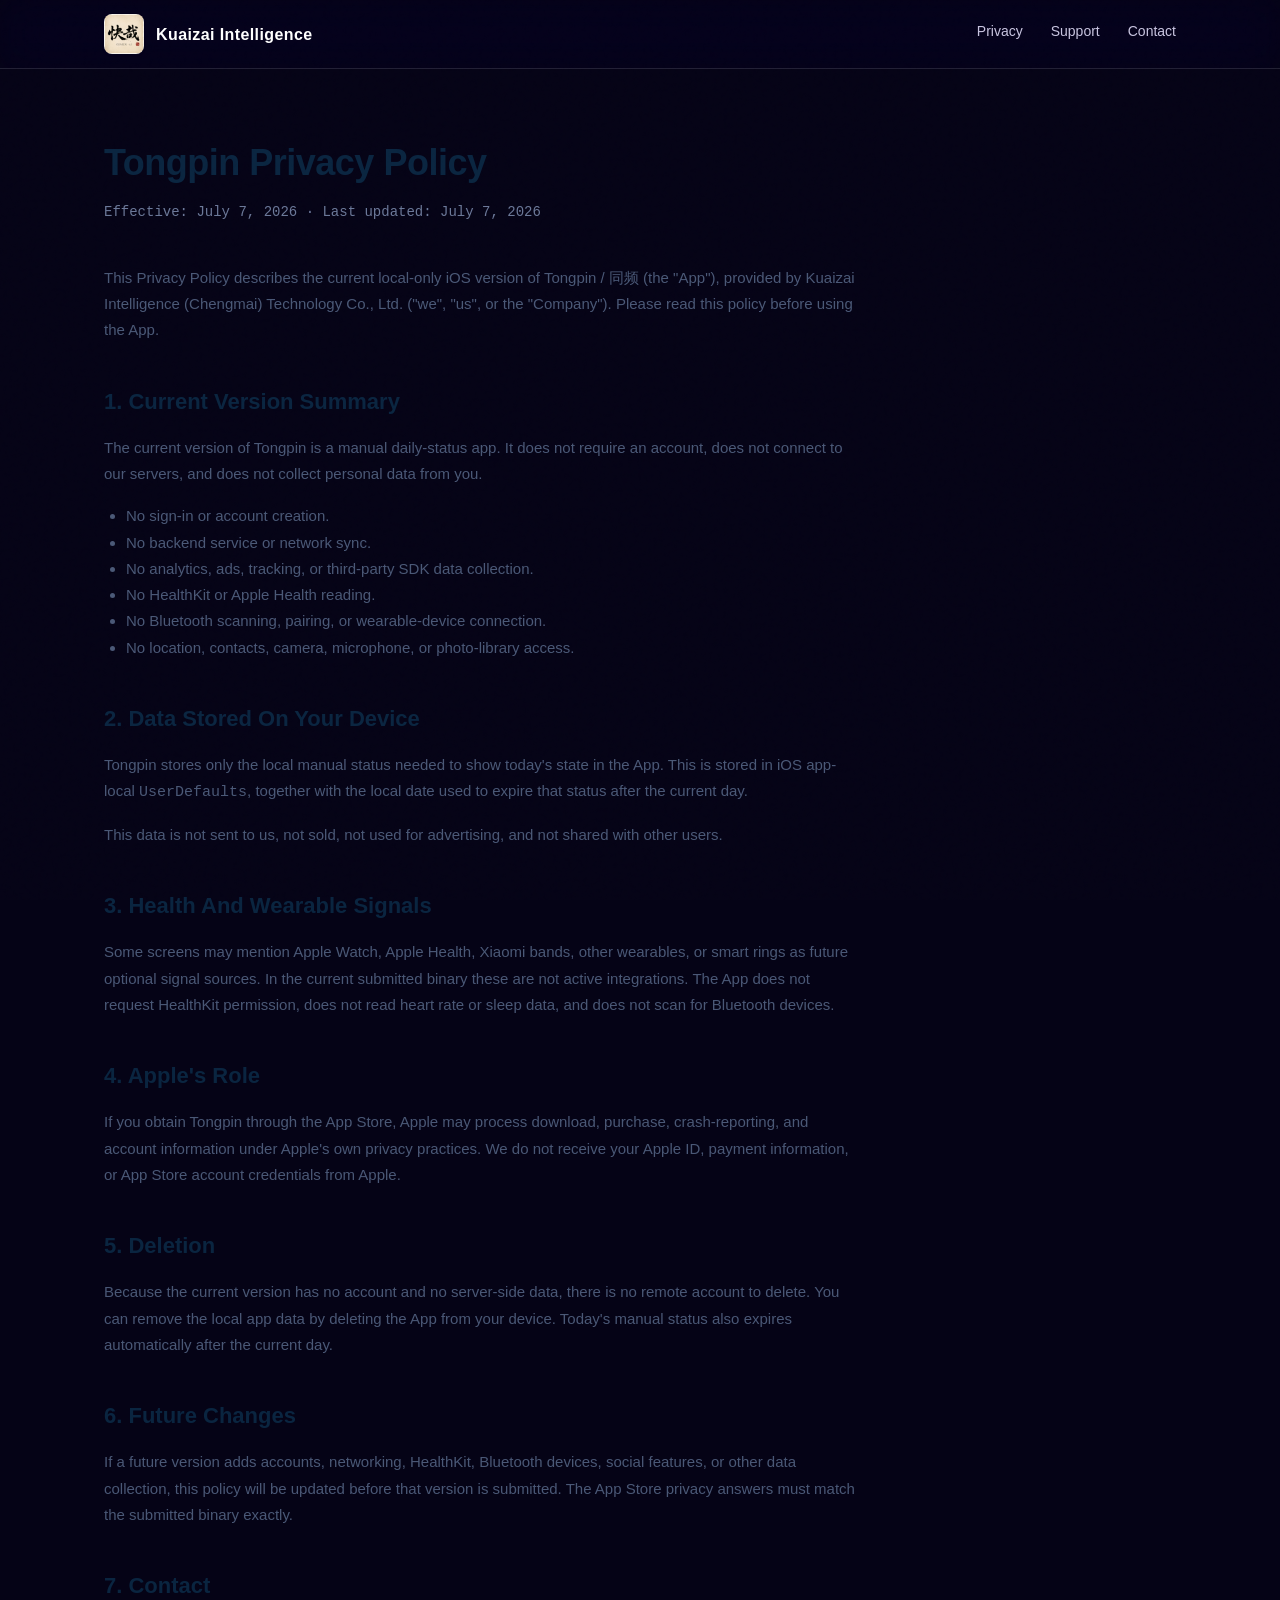
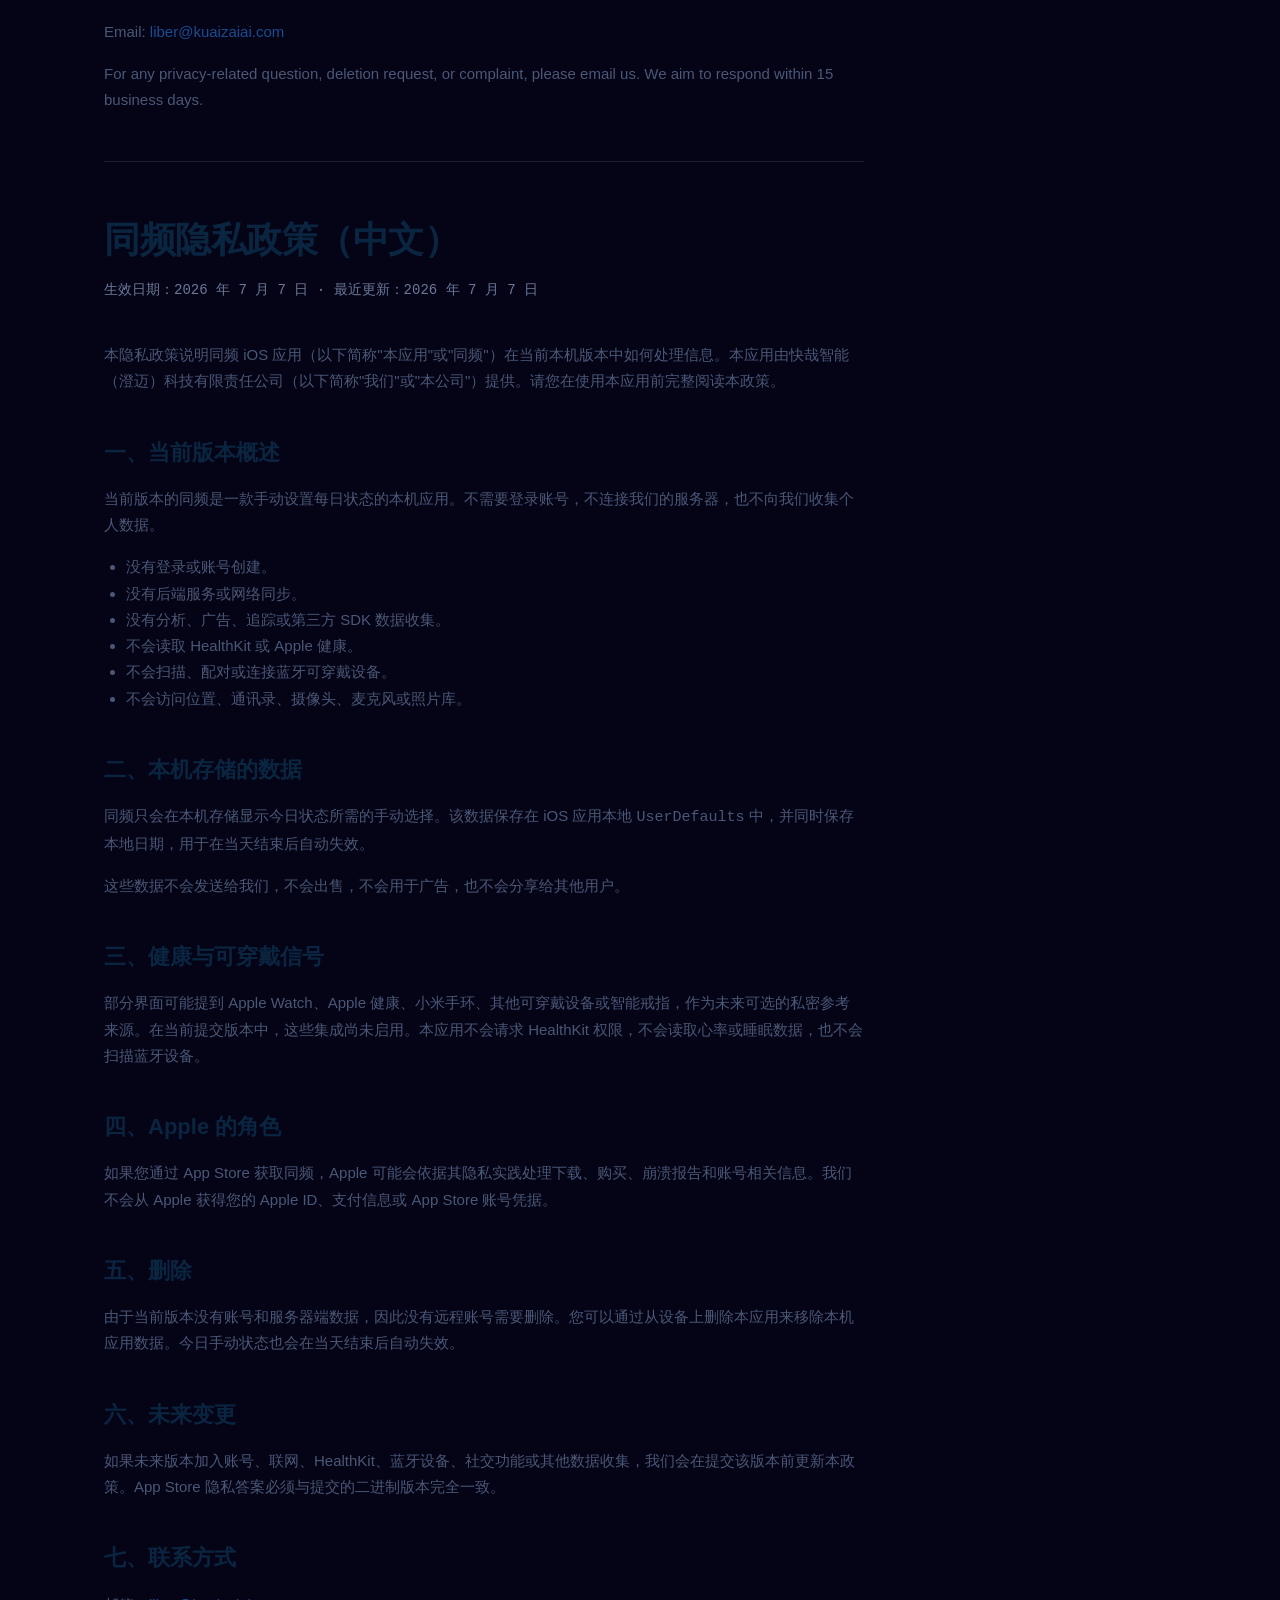
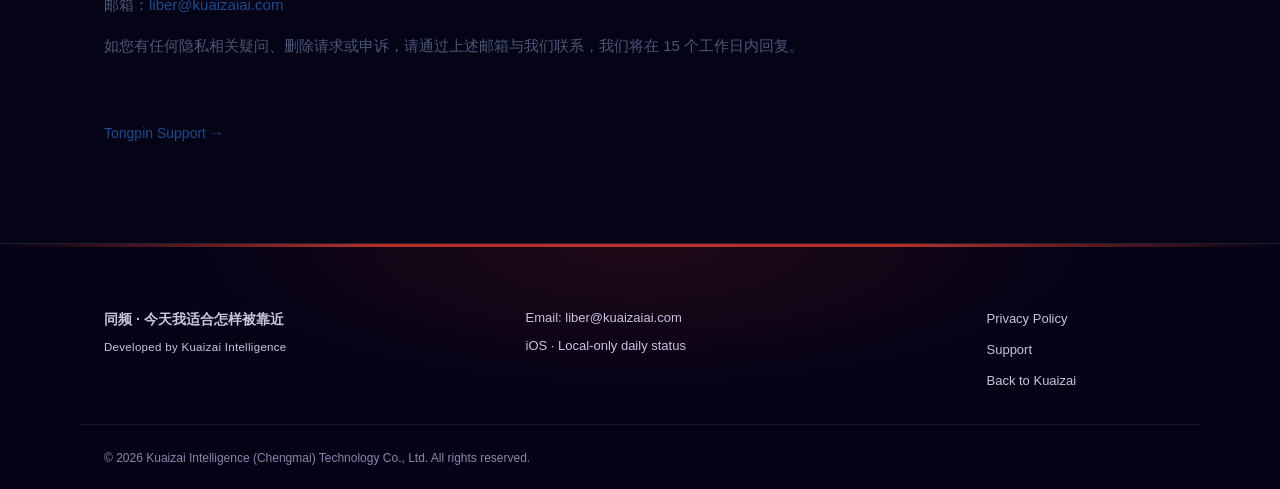
==== tongpin/privacy/index.html @ ba66c14f "Add Tongpin App Store support pages" ====
<!DOCTYPE html>
<html lang="en">
<head>
    <meta charset="UTF-8">
    <meta name="viewport" content="width=device-width, initial-scale=1.0">
    <title>Tongpin Privacy Policy — Kuaizai Intelligence</title>
    <link rel="icon" type="image/png" sizes="32x32" href="/assets/favicon-32.png">
    <link rel="icon" type="image/png" sizes="16x16" href="/assets/favicon-16.png">
    <link rel="apple-touch-icon" sizes="180x180" href="/assets/apple-touch-icon.png">
    <link rel="stylesheet" href="/styles.css">
</head>
<body>
    <header class="site-header">
        <div class="container header-inner">
            <a href="/index.html" class="brand">
                <span class="brand-mark"><img src="/assets/logo-mark.png" alt="" width="36" height="36"></span>
                <span class="brand-name">
                    <span class="brand-cn">快哉智能</span>
                    <span class="brand-en">Kuaizai Intelligence</span>
                </span>
            </a>
            <nav class="site-nav">
                <a href="/tongpin/privacy/">Privacy</a>
                <a href="/tongpin/support/">Support</a>
                <a href="/index.html#contact">Contact</a>
            </nav>
        </div>
    </header>

    <main class="legal-page">
        <div class="container">
            <div class="legal-content">
                <h1>Tongpin Privacy Policy</h1>
                <p class="legal-meta">Effective: July 7, 2026 · Last updated: July 7, 2026</p>

                <p>This Privacy Policy describes the current local-only iOS version of Tongpin / 同频 (the "App"), provided by Kuaizai Intelligence (Chengmai) Technology Co., Ltd. ("we", "us", or the "Company"). Please read this policy before using the App.</p>

                <h2>1. Current Version Summary</h2>
                <p>The current version of Tongpin is a manual daily-status app. It does not require an account, does not connect to our servers, and does not collect personal data from you.</p>
                <ul>
                    <li>No sign-in or account creation.</li>
                    <li>No backend service or network sync.</li>
                    <li>No analytics, ads, tracking, or third-party SDK data collection.</li>
                    <li>No HealthKit or Apple Health reading.</li>
                    <li>No Bluetooth scanning, pairing, or wearable-device connection.</li>
                    <li>No location, contacts, camera, microphone, or photo-library access.</li>
                </ul>

                <h2>2. Data Stored On Your Device</h2>
                <p>Tongpin stores only the local manual status needed to show today's state in the App. This is stored in iOS app-local <code>UserDefaults</code>, together with the local date used to expire that status after the current day.</p>
                <p>This data is not sent to us, not sold, not used for advertising, and not shared with other users.</p>

                <h2>3. Health And Wearable Signals</h2>
                <p>Some screens may mention Apple Watch, Apple Health, Xiaomi bands, other wearables, or smart rings as future optional signal sources. In the current submitted binary these are not active integrations. The App does not request HealthKit permission, does not read heart rate or sleep data, and does not scan for Bluetooth devices.</p>

                <h2>4. Apple's Role</h2>
                <p>If you obtain Tongpin through the App Store, Apple may process download, purchase, crash-reporting, and account information under Apple's own privacy practices. We do not receive your Apple ID, payment information, or App Store account credentials from Apple.</p>

                <h2>5. Deletion</h2>
                <p>Because the current version has no account and no server-side data, there is no remote account to delete. You can remove the local app data by deleting the App from your device. Today's manual status also expires automatically after the current day.</p>

                <h2>6. Future Changes</h2>
                <p>If a future version adds accounts, networking, HealthKit, Bluetooth devices, social features, or other data collection, this policy will be updated before that version is submitted. The App Store privacy answers must match the submitted binary exactly.</p>

                <h2>7. Contact</h2>
                <p>Email: <a href="mailto:liber@kuaizaiai.com">liber@kuaizaiai.com</a></p>
                <p>For any privacy-related question, deletion request, or complaint, please email us. We aim to respond within 15 business days.</p>

                <hr style="margin: 48px 0; border: 0; border-top: 1px solid rgba(255,255,255,0.1);">

                <h1>同频隐私政策（中文）</h1>
                <p class="legal-meta">生效日期：2026 年 7 月 7 日 · 最近更新：2026 年 7 月 7 日</p>

                <p>本隐私政策说明同频 iOS 应用（以下简称"本应用"或"同频"）在当前本机版本中如何处理信息。本应用由快哉智能（澄迈）科技有限责任公司（以下简称"我们"或"本公司"）提供。请您在使用本应用前完整阅读本政策。</p>

                <h2>一、当前版本概述</h2>
                <p>当前版本的同频是一款手动设置每日状态的本机应用。不需要登录账号，不连接我们的服务器，也不向我们收集个人数据。</p>
                <ul>
                    <li>没有登录或账号创建。</li>
                    <li>没有后端服务或网络同步。</li>
                    <li>没有分析、广告、追踪或第三方 SDK 数据收集。</li>
                    <li>不会读取 HealthKit 或 Apple 健康。</li>
                    <li>不会扫描、配对或连接蓝牙可穿戴设备。</li>
                    <li>不会访问位置、通讯录、摄像头、麦克风或照片库。</li>
                </ul>

                <h2>二、本机存储的数据</h2>
                <p>同频只会在本机存储显示今日状态所需的手动选择。该数据保存在 iOS 应用本地 <code>UserDefaults</code> 中，并同时保存本地日期，用于在当天结束后自动失效。</p>
                <p>这些数据不会发送给我们，不会出售，不会用于广告，也不会分享给其他用户。</p>

                <h2>三、健康与可穿戴信号</h2>
                <p>部分界面可能提到 Apple Watch、Apple 健康、小米手环、其他可穿戴设备或智能戒指，作为未来可选的私密参考来源。在当前提交版本中，这些集成尚未启用。本应用不会请求 HealthKit 权限，不会读取心率或睡眠数据，也不会扫描蓝牙设备。</p>

                <h2>四、Apple 的角色</h2>
                <p>如果您通过 App Store 获取同频，Apple 可能会依据其隐私实践处理下载、购买、崩溃报告和账号相关信息。我们不会从 Apple 获得您的 Apple ID、支付信息或 App Store 账号凭据。</p>

                <h2>五、删除</h2>
                <p>由于当前版本没有账号和服务器端数据，因此没有远程账号需要删除。您可以通过从设备上删除本应用来移除本机应用数据。今日手动状态也会在当天结束后自动失效。</p>

                <h2>六、未来变更</h2>
                <p>如果未来版本加入账号、联网、HealthKit、蓝牙设备、社交功能或其他数据收集，我们会在提交该版本前更新本政策。App Store 隐私答案必须与提交的二进制版本完全一致。</p>

                <h2>七、联系方式</h2>
                <p>邮箱：<a href="mailto:liber@kuaizaiai.com">liber@kuaizaiai.com</a></p>
                <p>如您有任何隐私相关疑问、删除请求或申诉，请通过上述邮箱与我们联系，我们将在 15 个工作日内回复。</p>

                <a href="/tongpin/support/" class="back-link">Tongpin Support →</a>
            </div>
        </div>
    </main>

    <footer class="site-footer">
        <div class="container footer-inner">
            <div class="footer-col footer-col-brand">
                <p class="footer-brand-cn">同频 · 今天我适合怎样被靠近</p>
                <p class="footer-brand-en">Developed by Kuaizai Intelligence</p>
            </div>
            <div class="footer-col">
                <p>Email: liber@kuaizaiai.com</p>
                <p>iOS · Local-only daily status</p>
            </div>
            <div class="footer-col footer-col-links">
                <a href="/tongpin/privacy/">Privacy Policy</a>
                <a href="/tongpin/support/">Support</a>
                <a href="/index.html">Back to Kuaizai</a>
            </div>
        </div>
        <div class="container footer-bottom">
            <p>© 2026 Kuaizai Intelligence (Chengmai) Technology Co., Ltd. All rights reserved.</p>
        </div>
    </footer>
</body>
</html>
---- styles.css ----
/* ==========================================================================
   Kuaizai Intelligence - Corporate Site Styles  v2.0
   ========================================================================== */

:root {
    --color-bg: #ffffff;
    --color-bg-soft: #f6f8fb;
    --color-bg-muted: #eef1f6;
    --color-paper: #faf6ed;          /* 米色宣纸基底，呼应 logo */
    --color-paper-deep: #f3ebd8;
    --color-ink: #0a1830;             /* 深墨蓝（深色 section 用） */
    --color-ink-soft: #16243f;
    --color-text: #0f1f3d;
    --color-text-muted: #4a5876;
    --color-text-soft: #6b7898;
    --color-accent: #0a2540;
    --color-accent-hover: #1a3b66;
    --color-border: #e3e8f0;
    --color-border-strong: #d3dbe6;
    --color-link: #1a4d8f;
    --color-seal: #b9302a;            /* 印章红，作强调色 */
    --color-seal-deep: #931f1a;
    --color-seal-soft: rgba(185, 48, 42, 0.08);
    --color-seal-soft-2: rgba(185, 48, 42, 0.16);

    --font-cjk: "PingFang SC", "Hiragino Sans GB", "Microsoft YaHei", "Noto Sans CJK SC", sans-serif;
    --font-en: "Inter", "SF Pro Text", -apple-system, BlinkMacSystemFont, "Segoe UI", Roboto, sans-serif;
    --font-stack: var(--font-en), var(--font-cjk);
    --font-mono: ui-monospace, "SF Mono", "JetBrains Mono", Menlo, Consolas, "Roboto Mono", monospace;

    --radius: 6px;
    --radius-lg: 12px;
    --radius-xl: 18px;
    --shadow-sm: 0 1px 2px rgba(15, 31, 61, 0.04);
    --shadow-md: 0 4px 16px rgba(15, 31, 61, 0.06);
    --shadow-lg: 0 12px 40px rgba(15, 31, 61, 0.08);
    --shadow-xl: 0 24px 60px -16px rgba(15, 31, 61, 0.18);

    --max-w: 1120px;
    --pad-x: 24px;
    --ease-out: cubic-bezier(0.2, 0.8, 0.2, 1);
}

* {
    box-sizing: border-box;
}

html, body {
    margin: 0;
    padding: 0;
    background: var(--color-bg);
    color: var(--color-text);
    font-family: var(--font-stack);
    font-size: 16px;
    line-height: 1.65;
    -webkit-font-smoothing: antialiased;
    -moz-osx-font-smoothing: grayscale;
    text-rendering: optimizeLegibility;
}

html { scroll-behavior: smooth; }

a {
    color: var(--color-link);
    text-decoration: none;
    transition: color 0.15s ease;
}

a:hover {
    color: var(--color-accent-hover);
    text-decoration: underline;
}

.container {
    max-width: var(--max-w);
    margin: 0 auto;
    padding: 0 var(--pad-x);
}

/* Selection color */
::selection { background: var(--color-seal-soft-2); color: var(--color-accent); }

/* ==========================================================================
   Header
   ========================================================================== */
.site-header {
    position: sticky;
    top: 0;
    z-index: 50;
    background: rgba(255, 255, 255, 0.88);
    backdrop-filter: saturate(180%) blur(14px);
    -webkit-backdrop-filter: saturate(180%) blur(14px);
    border-bottom: 1px solid var(--color-border);
    transition: box-shadow 0.2s ease;
}

.site-header.is-scrolled {
    box-shadow: 0 1px 0 rgba(15, 31, 61, 0.04), 0 4px 16px -4px rgba(15, 31, 61, 0.06);
}

.header-inner {
    display: flex;
    align-items: center;
    justify-content: space-between;
    height: 68px;
}

.brand {
    display: flex;
    align-items: center;
    gap: 12px;
    color: var(--color-text);
    text-decoration: none;
}

.brand:hover { text-decoration: none; color: var(--color-text); }

.brand-mark {
    width: 40px;
    height: 40px;
    border-radius: 8px;
    overflow: hidden;
    display: inline-flex;
    align-items: center;
    justify-content: center;
    flex-shrink: 0;
    box-shadow: 0 1px 3px rgba(15, 31, 61, 0.08);
    transition: transform 0.4s var(--ease-out);
}

.brand:hover .brand-mark { transform: rotate(-4deg) scale(1.04); }

.brand-mark img {
    width: 100%;
    height: 100%;
    object-fit: cover;
    display: block;
}

.brand-name {
    display: flex;
    flex-direction: column;
    line-height: 1.1;
}

.brand-cn {
    font-size: 16px;
    font-weight: 600;
    color: var(--color-text);
    letter-spacing: 0.5px;
}

.brand-en {
    font-size: 11.5px;
    color: var(--color-text-soft);
    letter-spacing: 0.4px;
    margin-top: 2px;
}

.site-nav {
    display: flex;
    align-items: center;
    gap: 28px;
}

.site-nav a {
    color: var(--color-text-muted);
    font-size: 14px;
    font-weight: 500;
    text-decoration: none;
    position: relative;
    padding-bottom: 4px;
}

.site-nav a::after {
    content: "";
    position: absolute;
    left: 0;
    bottom: -2px;
    width: 0;
    height: 2px;
    background: var(--color-seal);
    border-radius: 2px;
    transition: width 0.25s var(--ease-out);
}

.site-nav a:hover {
    color: var(--color-accent);
    text-decoration: none;
}

.site-nav a:hover::after { width: 100%; }

.lang-toggle {
    border: 1px solid var(--color-border-strong);
    background: #fff;
    color: var(--color-text-muted);
    padding: 6px 14px;
    border-radius: var(--radius);
    font-size: 13px;
    font-weight: 500;
    cursor: pointer;
    transition: all 0.15s ease;
    font-family: inherit;
}

.lang-toggle:hover {
    border-color: var(--color-seal);
    color: var(--color-seal);
    background: var(--color-seal-soft);
}

/* ==========================================================================
   Scroll rail (right side, desktop only) — corporate version of liberhome's pip rail
   ========================================================================== */
.scroll-rail {
    position: fixed;
    right: 28px;
    top: 50%;
    transform: translateY(-50%);
    z-index: 40;
    display: flex;
    flex-direction: column;
    gap: 14px;
    font-family: var(--font-mono);
    font-size: 10.5px;
    color: var(--color-text-soft);
    letter-spacing: 0.08em;
    pointer-events: auto;
}

.scroll-rail .pip {
    display: flex;
    align-items: center;
    gap: 10px;
    opacity: 0.45;
    transition: opacity 0.3s ease, color 0.3s ease;
    text-decoration: none;
    color: inherit;
    flex-direction: row-reverse;
}

.scroll-rail .pip:hover { opacity: 1; color: var(--color-accent); text-decoration: none; }

.scroll-rail .pip.is-active {
    opacity: 1;
    color: var(--color-seal);
}

.scroll-rail .pip .dot {
    width: 8px;
    height: 8px;
    border: 1.5px solid var(--color-border-strong);
    border-radius: 50%;
    background: #fff;
    transition: all 0.3s ease;
    flex-shrink: 0;
}

.scroll-rail .pip:hover .dot { border-color: var(--color-accent); }

.scroll-rail .pip.is-active .dot {
    background: var(--color-seal);
    border-color: var(--color-seal);
    box-shadow: 0 0 0 4px var(--color-seal-soft);
}

.scroll-rail .label {
    text-transform: uppercase;
}

@media (max-width: 1200px) {
    .scroll-rail { display: none; }
}

/* ==========================================================================
   Hero
   ========================================================================== */
.hero {
    position: relative;
    padding: 96px 0 104px;
    overflow: hidden;
    border-bottom: 1px solid var(--color-border);
    isolation: isolate;
}

/* 宣纸纹理背景：米色径向渐变 + SVG noise + 点阵 grid */
.hero-bg {
    position: absolute;
    inset: 0;
    z-index: -1;
    background:
        radial-gradient(ellipse 80% 60% at 85% 30%, rgba(243, 235, 216, 0.55), transparent 70%),
        radial-gradient(ellipse 60% 50% at 10% 90%, rgba(250, 246, 237, 0.6), transparent 70%),
        linear-gradient(180deg, #fdfbf6 0%, #ffffff 60%, #ffffff 100%);
}

/* SVG nose 纹理 */
.hero-bg::before {
    content: "";
    position: absolute;
    inset: 0;
    background-image: url("data:image/svg+xml;utf8,<svg xmlns='http://www.w3.org/2000/svg' width='220' height='220'><filter id='n'><feTurbulence type='fractalNoise' baseFrequency='0.85' numOctaves='2' stitchTiles='stitch'/><feColorMatrix values='0 0 0 0 0.6  0 0 0 0 0.5  0 0 0 0 0.35  0 0 0 0.04 0'/></filter><rect width='100%25' height='100%25' filter='url(%23n)'/></svg>");
    opacity: 0.55;
    mix-blend-mode: multiply;
    pointer-events: none;
}

/* 底部柔化淡入下一段 */
.hero-bg::after {
    content: "";
    position: absolute;
    left: 0;
    right: 0;
    bottom: 0;
    height: 120px;
    background: linear-gradient(180deg, transparent, #ffffff);
    pointer-events: none;
}

/* 等高线点阵装饰 */
.hero-grid {
    position: absolute;
    inset: 0;
    z-index: -1;
    background-image:
        radial-gradient(circle at 1px 1px, rgba(15, 31, 61, 0.08) 1px, transparent 0);
    background-size: 22px 22px;
    mask-image: radial-gradient(ellipse 70% 60% at 50% 40%, #000 30%, transparent 80%);
    -webkit-mask-image: radial-gradient(ellipse 70% 60% at 50% 40%, #000 30%, transparent 80%);
    opacity: 0.55;
    pointer-events: none;
}

.hero-inner {
    display: grid;
    grid-template-columns: 1.15fr 1fr;
    gap: 56px;
    align-items: center;
    position: relative;
}

.hero-copy {
    min-width: 0;
}

.hero-eyebrow {
    display: inline-flex;
    align-items: center;
    gap: 10px;
    font-size: 12px;
    color: var(--color-seal);
    background: var(--color-seal-soft);
    border: 1px solid rgba(185, 48, 42, 0.18);
    padding: 6px 14px;
    border-radius: 999px;
    letter-spacing: 0.4px;
    margin: 0 0 24px;
    font-weight: 500;
    backdrop-filter: blur(8px);
}

.hero-eyebrow::before {
    content: "";
    display: inline-block;
    width: 6px;
    height: 6px;
    background: var(--color-seal);
    border-radius: 50%;
    box-shadow: 0 0 0 4px rgba(185, 48, 42, 0.18);
    animation: sealPulse 2.4s ease-in-out infinite;
}

@keyframes sealPulse {
    0%, 100% { opacity: 1; transform: scale(1); }
    50%      { opacity: 0.55; transform: scale(1.35); }
}

.hero-title {
    font-size: clamp(36px, 6vw, 72px);
    line-height: 1.06;
    font-weight: 700;
    letter-spacing: -1.2px;
    margin: 0 0 22px;
    color: var(--color-accent);
    max-width: 640px;
}

.hero-title .accent {
    background: linear-gradient(135deg, var(--color-seal) 0%, var(--color-seal-deep) 50%, var(--color-accent) 100%);
    -webkit-background-clip: text;
    -webkit-text-fill-color: transparent;
    background-clip: text;
    color: transparent;
    /* fallback */
    display: inline;
}

.hero-title .accent-underline {
    position: relative;
    display: inline-block;
}

.hero-title .accent-underline::after {
    content: "";
    position: absolute;
    left: 0;
    right: 0;
    bottom: -2px;
    height: 6px;
    background: linear-gradient(90deg, var(--color-seal-soft-2), transparent);
    border-radius: 3px;
    z-index: -1;
}

.hero-subtitle {
    font-size: 18px;
    line-height: 1.65;
    color: var(--color-text-muted);
    margin: 0 0 28px;
    max-width: 560px;
}

/* 能力 pill timeline — 转译 liberhome meta-line */
.hero-pills {
    display: flex;
    align-items: center;
    flex-wrap: wrap;
    gap: 6px;
    margin: 0 0 32px;
    font-family: var(--font-mono);
    font-size: 12.5px;
    color: var(--color-text-soft);
}

.hero-pill {
    padding: 6px 12px;
    border: 1px solid var(--color-border-strong);
    border-radius: 6px;
    background: rgba(255, 255, 255, 0.6);
    color: var(--color-text-muted);
    backdrop-filter: blur(8px);
    transition: all 0.2s ease;
}

.hero-pill:hover {
    border-color: var(--color-seal);
    color: var(--color-seal);
    background: #fff;
}

.hero-pill-arrow {
    color: var(--color-seal);
    opacity: 0.55;
    font-family: var(--font-mono);
}

.hero-meta {
    display: flex;
    align-items: center;
    flex-wrap: wrap;
    gap: 6px;
    color: var(--color-text-soft);
    font-size: 14px;
}

.hero-meta-item {
    display: inline-flex;
    align-items: center;
    gap: 6px;
}

.hero-meta-icon {
    width: 14px;
    height: 14px;
    color: var(--color-text-soft);
    flex-shrink: 0;
}

.hero-meta-sep {
    margin: 0 6px;
    color: var(--color-border);
}

/* Hero art (logo display) */
.hero-art {
    position: relative;
    display: flex;
    align-items: center;
    justify-content: center;
    min-height: 380px;
}

.hero-logo-frame {
    position: relative;
    width: 100%;
    max-width: 420px;
    aspect-ratio: 1 / 1;
    border-radius: var(--radius-xl);
    overflow: hidden;
    box-shadow:
        0 30px 60px -20px rgba(15, 31, 61, 0.25),
        0 12px 24px -8px rgba(185, 48, 42, 0.12),
        0 0 0 1px rgba(243, 235, 216, 0.6);
    transform: rotate(-1.2deg);
    transition: transform 0.5s var(--ease-out), box-shadow 0.5s var(--ease-out);
    z-index: 2;
}

.hero-logo-frame:hover {
    transform: rotate(0deg) translateY(-6px) scale(1.01);
    box-shadow:
        0 40px 80px -20px rgba(15, 31, 61, 0.3),
        0 16px 32px -8px rgba(185, 48, 42, 0.18),
        0 0 0 1px rgba(243, 235, 216, 0.8);
}

.hero-logo-img {
    display: block;
    width: 100%;
    height: 100%;
    object-fit: cover;
}

.hero-glow {
    position: absolute;
    width: 80%;
    height: 80%;
    background: radial-gradient(circle, rgba(185, 48, 42, 0.14), transparent 65%);
    filter: blur(40px);
    z-index: 1;
    pointer-events: none;
    animation: glowDrift 8s ease-in-out infinite;
}

@keyframes glowDrift {
    0%, 100% { transform: translate(0, 0) scale(1); opacity: 1; }
    50%      { transform: translate(-4%, 2%) scale(1.06); opacity: 0.85; }
}

/* 装饰小印章 */
.hero-art-stamp {
    position: absolute;
    bottom: 14px;
    right: -8px;
    width: 70px;
    height: 70px;
    border-radius: 8px;
    background: var(--color-seal);
    color: #fff;
    display: flex;
    align-items: center;
    justify-content: center;
    font-size: 12px;
    font-weight: 600;
    line-height: 1.1;
    text-align: center;
    box-shadow: 0 8px 24px rgba(185, 48, 42, 0.32);
    transform: rotate(8deg);
    z-index: 3;
    letter-spacing: 1px;
    font-family: var(--font-mono);
    padding: 6px;
}

/* ==========================================================================
   Sections — shared
   ========================================================================== */
.section {
    padding: 104px 0;
    border-bottom: 1px solid var(--color-border);
    position: relative;
}

.section:last-of-type {
    border-bottom: none;
}

.section-head {
    margin-bottom: 56px;
    max-width: 760px;
}

.section-head-center {
    text-align: center;
    margin-left: auto;
    margin-right: auto;
}

.section-kicker {
    display: inline-flex;
    align-items: center;
    gap: 10px;
    font-size: 11.5px;
    font-weight: 600;
    letter-spacing: 2px;
    color: var(--color-seal);
    text-transform: uppercase;
    margin-bottom: 14px;
    font-family: var(--font-mono);
}

.section-kicker::before {
    content: "//";
    color: var(--color-seal);
    opacity: 0.5;
    letter-spacing: 0;
}

.section-kicker .num {
    color: var(--color-text-soft);
    font-weight: 500;
}

.section-head-center .section-kicker { justify-content: center; }

.section-title {
    font-size: clamp(28px, 3.6vw, 40px);
    font-weight: 700;
    letter-spacing: -0.6px;
    line-height: 1.15;
    margin: 0 0 16px;
    color: var(--color-accent);
}

.section-lead {
    font-size: 17px;
    color: var(--color-text-muted);
    max-width: 720px;
    margin: 0;
    line-height: 1.65;
}

/* ==========================================================================
   About
   ========================================================================== */
.section-about {
    background: #ffffff;
}

.about-grid {
    display: grid;
    grid-template-columns: 1.5fr 1fr;
    gap: 56px;
    margin-top: 16px;
}

.about-text {
    position: relative;
    padding-left: 26px;
}

.about-text::before {
    content: "";
    position: absolute;
    left: 0;
    top: 6px;
    bottom: 6px;
    width: 3px;
    background: linear-gradient(180deg, var(--color-seal), var(--color-paper-deep));
    border-radius: 2px;
}

.about-text p {
    font-size: 16px;
    color: var(--color-text-muted);
    margin: 0 0 18px;
    line-height: 1.78;
}

.about-text p:last-child { margin-bottom: 0; }

.about-text strong {
    color: var(--color-accent);
    font-weight: 600;
}

.about-facts {
    position: relative;
    background: linear-gradient(180deg, #ffffff 0%, var(--color-paper) 100%);
    border: 1px solid var(--color-border);
    border-radius: var(--radius-lg);
    padding: 32px 32px 28px;
    box-shadow: var(--shadow-md);
    overflow: hidden;
}

.about-facts::before {
    content: "";
    position: absolute;
    top: 0;
    left: 0;
    right: 0;
    height: 3px;
    background: linear-gradient(90deg, var(--color-seal), var(--color-accent));
}

.about-facts::after {
    content: "";
    position: absolute;
    bottom: -40px;
    right: -40px;
    width: 140px;
    height: 140px;
    border-radius: 50%;
    background: radial-gradient(circle, var(--color-seal-soft), transparent 70%);
    pointer-events: none;
}

.about-facts-tag {
    display: inline-block;
    font-size: 11px;
    color: var(--color-seal);
    background: var(--color-seal-soft);
    padding: 4px 10px;
    border-radius: 999px;
    letter-spacing: 0.5px;
    margin-bottom: 18px;
    font-weight: 600;
}

.about-facts dl {
    margin: 0;
    display: grid;
    grid-template-columns: 1fr;
    gap: 16px;
    position: relative;
}

.about-facts dt {
    font-size: 11.5px;
    color: var(--color-text-soft);
    letter-spacing: 0.5px;
    text-transform: uppercase;
    margin: 0 0 4px;
    font-weight: 600;
    font-family: var(--font-mono);
}

.about-facts dd {
    margin: 0;
    font-size: 15px;
    font-weight: 500;
    color: var(--color-text);
}

/* Timeline （新增） — 转译 liberhome 时间轴 */
.about-timeline {
    margin-top: 56px;
    position: relative;
}

.timeline-head {
    font-size: 14px;
    color: var(--color-text-soft);
    letter-spacing: 0.8px;
    text-transform: uppercase;
    margin-bottom: 24px;
    font-family: var(--font-mono);
    font-weight: 600;
}

.timeline {
    list-style: none;
    margin: 0;
    padding: 0;
    display: grid;
    grid-template-columns: repeat(4, 1fr);
    gap: 0;
    position: relative;
}

.timeline::before {
    content: "";
    position: absolute;
    top: 22px;
    left: 8%;
    right: 8%;
    height: 2px;
    background: linear-gradient(90deg, var(--color-seal) 0%, var(--color-accent) 100%);
    opacity: 0.25;
    border-radius: 2px;
}

.timeline li {
    position: relative;
    padding: 0 12px;
    text-align: center;
}

.timeline-dot {
    width: 14px;
    height: 14px;
    border-radius: 50%;
    background: #fff;
    border: 2px solid var(--color-seal);
    margin: 14px auto 16px;
    position: relative;
    z-index: 1;
    box-shadow: 0 0 0 6px #fff, 0 0 0 7px var(--color-border);
    transition: all 0.3s var(--ease-out);
}

.timeline li.is-current .timeline-dot {
    background: var(--color-seal);
    box-shadow: 0 0 0 6px #fff, 0 0 0 7px var(--color-seal-soft-2),
                0 0 14px rgba(185, 48, 42, 0.4);
}

.timeline-when {
    font-family: var(--font-mono);
    font-size: 11.5px;
    color: var(--color-seal);
    font-weight: 600;
    letter-spacing: 0.5px;
    margin-bottom: 6px;
}

.timeline-role {
    font-size: 14px;
    color: var(--color-accent);
    font-weight: 600;
    margin-bottom: 4px;
    line-height: 1.35;
}

.timeline-desc {
    font-size: 12.5px;
    color: var(--color-text-soft);
    line-height: 1.5;
}

/* Stats band — 升级 */
.stats-band {
    margin-top: 64px;
    display: grid;
    grid-template-columns: 1fr auto 1fr auto 1fr auto 1fr;
    align-items: center;
    gap: 16px;
    padding: 36px 16px;
    background:
        linear-gradient(180deg, #ffffff 0%, var(--color-paper) 100%),
        radial-gradient(circle at 50% 0%, var(--color-seal-soft), transparent 60%);
    border: 1px solid var(--color-border);
    border-radius: var(--radius-lg);
    box-shadow: var(--shadow-sm);
    position: relative;
    overflow: hidden;
}

.stats-band::before {
    content: "";
    position: absolute;
    top: 0;
    left: 0;
    right: 0;
    height: 1px;
    background: linear-gradient(90deg, transparent, var(--color-seal), transparent);
    opacity: 0.4;
}

.stat {
    text-align: center;
    min-width: 0;
}

.stat-num {
    font-size: 32px;
    font-weight: 700;
    color: var(--color-accent);
    letter-spacing: -0.8px;
    line-height: 1.15;
    font-family: var(--font-en), var(--font-cjk);
    background: linear-gradient(135deg, var(--color-accent) 0%, var(--color-seal) 110%);
    -webkit-background-clip: text;
    -webkit-text-fill-color: transparent;
    background-clip: text;
}

.stat-label {
    margin-top: 8px;
    font-size: 12.5px;
    color: var(--color-text-soft);
    letter-spacing: 0.5px;
    text-transform: uppercase;
    font-family: var(--font-mono);
}

.stat-divider {
    width: 1px;
    height: 36px;
    background: linear-gradient(180deg, transparent, var(--color-border), transparent);
}

/* ==========================================================================
   Services
   ========================================================================== */
.section-services {
    background:
        linear-gradient(180deg, var(--color-bg-soft) 0%, #ffffff 100%);
    position: relative;
}

.section-services::before {
    content: "";
    position: absolute;
    inset: 0;
    background-image:
        radial-gradient(circle at 1px 1px, rgba(15, 31, 61, 0.05) 1px, transparent 0);
    background-size: 28px 28px;
    mask-image: radial-gradient(ellipse 80% 50% at 50% 30%, #000 20%, transparent 70%);
    -webkit-mask-image: radial-gradient(ellipse 80% 50% at 50% 30%, #000 20%, transparent 70%);
    opacity: 0.6;
    pointer-events: none;
}

.section-services .container { position: relative; }

.services-grid {
    display: grid;
    grid-template-columns: repeat(2, 1fr);
    gap: 24px;
}

.service-card {
    position: relative;
    background: #fff;
    border: 1px solid var(--color-border);
    border-radius: var(--radius-lg);
    padding: 36px 32px 32px;
    box-shadow: var(--shadow-sm);
    transition: box-shadow 0.3s var(--ease-out), transform 0.3s var(--ease-out), border-color 0.3s ease;
    overflow: hidden;
    isolation: isolate;
}

/* Top accent bar */
.service-card::before {
    content: "";
    position: absolute;
    top: 0;
    left: 0;
    width: 0;
    height: 3px;
    background: linear-gradient(90deg, var(--color-seal), var(--color-accent));
    transition: width 0.4s var(--ease-out);
}

/* Hover gradient ring (translation of liberhome's card::after) */
.service-card::after {
    content: "";
    position: absolute;
    inset: -1px;
    border-radius: var(--radius-lg);
    padding: 1px;
    background: linear-gradient(135deg, var(--color-seal) 0%, transparent 40%, transparent 60%, var(--color-accent) 100%);
    -webkit-mask: linear-gradient(#fff 0 0) content-box, linear-gradient(#fff 0 0);
    -webkit-mask-composite: xor;
            mask-composite: exclude;
    opacity: 0;
    transition: opacity 0.3s ease;
    pointer-events: none;
    z-index: 1;
}

.service-card:hover {
    box-shadow: var(--shadow-xl);
    transform: translateY(-6px);
    border-color: rgba(185, 48, 42, 0.16);
}

.service-card:hover::before { width: 100%; }
.service-card:hover::after  { opacity: 1; }

.service-card:hover .service-icon {
    color: var(--color-seal);
    background: var(--color-seal-soft);
    border-color: rgba(185, 48, 42, 0.2);
    transform: scale(1.04) rotate(-2deg);
}

.service-card:hover .service-num {
    color: var(--color-seal);
    opacity: 1;
}

.service-icon {
    width: 56px;
    height: 56px;
    border-radius: 12px;
    background: var(--color-bg-soft);
    border: 1px solid var(--color-border);
    color: var(--color-accent);
    display: inline-flex;
    align-items: center;
    justify-content: center;
    margin-bottom: 22px;
    transition: all 0.3s var(--ease-out);
}

.service-icon svg {
    width: 30px;
    height: 30px;
}

.service-num {
    position: absolute;
    top: 28px;
    right: 30px;
    font-size: 38px;
    font-weight: 700;
    color: var(--color-text-soft);
    opacity: 0.18;
    letter-spacing: -1px;
    font-family: var(--font-mono);
    line-height: 1;
    transition: color 0.3s ease, opacity 0.3s ease;
}

.service-card h3 {
    font-size: 21px;
    font-weight: 600;
    margin: 0 0 4px;
    color: var(--color-accent);
    letter-spacing: -0.2px;
}

.service-en {
    font-size: 12.5px;
    color: var(--color-text-soft);
    margin: 0 0 16px;
    letter-spacing: 0.4px;
    font-family: var(--font-mono);
    text-transform: uppercase;
}

.service-card p:not(.service-en) {
    font-size: 15px;
    color: var(--color-text-muted);
    margin: 0;
    line-height: 1.72;
}

/* ==========================================================================
   Value section — NEW (深色韵律 break)
   ========================================================================== */
.section-value {
    background:
        radial-gradient(ellipse 50% 40% at 80% 30%, rgba(185, 48, 42, 0.10), transparent 60%),
        radial-gradient(ellipse 60% 50% at 15% 80%, rgba(26, 77, 143, 0.18), transparent 60%),
        linear-gradient(180deg, var(--color-ink) 0%, var(--color-ink-soft) 100%);
    color: #f5f7fb;
    border-bottom: none;
    padding: 96px 0;
    overflow: hidden;
    position: relative;
}

/* SVG noise overlay on dark */
.section-value::before {
    content: "";
    position: absolute;
    inset: 0;
    background-image: url("data:image/svg+xml;utf8,<svg xmlns='http://www.w3.org/2000/svg' width='220' height='220'><filter id='n'><feTurbulence type='fractalNoise' baseFrequency='0.85' numOctaves='2' stitchTiles='stitch'/><feColorMatrix values='0 0 0 0 1  0 0 0 0 1  0 0 0 0 1  0 0 0 0.06 0'/></filter><rect width='100%25' height='100%25' filter='url(%23n)'/></svg>");
    opacity: 0.5;
    mix-blend-mode: overlay;
    pointer-events: none;
}

.section-value::after {
    content: "";
    position: absolute;
    inset: 0;
    background-image:
        radial-gradient(circle at 1px 1px, rgba(255, 255, 255, 0.10) 1px, transparent 0);
    background-size: 32px 32px;
    mask-image: radial-gradient(ellipse 60% 50% at 50% 50%, #000 20%, transparent 75%);
    -webkit-mask-image: radial-gradient(ellipse 60% 50% at 50% 50%, #000 20%, transparent 75%);
    opacity: 0.5;
    pointer-events: none;
}

.section-value .container { position: relative; z-index: 2; }

.section-value .section-kicker {
    color: #f4a09a;
}
.section-value .section-kicker::before { color: #f4a09a; }

.section-value .section-title {
    color: #ffffff;
    max-width: 820px;
}

.value-quote {
    font-size: clamp(22px, 2.6vw, 30px);
    line-height: 1.5;
    color: #ffffff;
    font-weight: 500;
    letter-spacing: -0.2px;
    margin: 0 0 36px;
    max-width: 880px;
    position: relative;
    padding-left: 22px;
}

.value-quote::before {
    content: "";
    position: absolute;
    left: 0;
    top: 8px;
    bottom: 8px;
    width: 3px;
    background: linear-gradient(180deg, var(--color-seal), transparent);
    border-radius: 2px;
}

.value-quote em {
    font-style: normal;
    color: #ffd5d2;
    font-weight: 600;
}

.value-attribution {
    display: flex;
    align-items: center;
    gap: 14px;
    color: #aab5c8;
    font-size: 14px;
    margin-bottom: 56px;
}

.value-attribution-line {
    width: 28px;
    height: 1px;
    background: rgba(255, 255, 255, 0.3);
}

.value-pillars {
    display: grid;
    grid-template-columns: repeat(3, 1fr);
    gap: 20px;
}

.value-pillar {
    background: rgba(255, 255, 255, 0.03);
    border: 1px solid rgba(255, 255, 255, 0.10);
    border-radius: var(--radius-lg);
    padding: 28px 24px;
    transition: all 0.3s var(--ease-out);
    backdrop-filter: blur(10px);
    -webkit-backdrop-filter: blur(10px);
    position: relative;
    overflow: hidden;
}

.value-pillar::before {
    content: "";
    position: absolute;
    top: 0;
    left: 0;
    right: 0;
    height: 1px;
    background: linear-gradient(90deg, transparent, rgba(244, 160, 154, 0.4), transparent);
    opacity: 0;
    transition: opacity 0.3s ease;
}

.value-pillar:hover {
    background: rgba(255, 255, 255, 0.06);
    border-color: rgba(244, 160, 154, 0.35);
    transform: translateY(-4px);
}

.value-pillar:hover::before { opacity: 1; }

.value-pillar-num {
    font-family: var(--font-mono);
    font-size: 11px;
    color: #f4a09a;
    letter-spacing: 1.5px;
    margin-bottom: 14px;
    font-weight: 600;
}

.value-pillar h3 {
    font-size: 17px;
    font-weight: 600;
    color: #ffffff;
    margin: 0 0 10px;
    letter-spacing: -0.1px;
}

.value-pillar p {
    font-size: 13.5px;
    color: #c2cbdc;
    line-height: 1.65;
    margin: 0;
}

/* ==========================================================================
   Contact
   ========================================================================== */
.section-contact {
    background: #ffffff;
}

.contact-email-card {
    max-width: 580px;
    margin: 0 auto 48px;
    text-align: center;
    padding: 44px 32px;
    background: linear-gradient(180deg, #ffffff 0%, var(--color-paper) 100%);
    border: 1px solid var(--color-border);
    border-radius: var(--radius-lg);
    box-shadow: var(--shadow-md);
    position: relative;
    overflow: hidden;
}

.contact-email-card::before {
    content: "";
    position: absolute;
    top: 0;
    left: 0;
    right: 0;
    height: 3px;
    background: linear-gradient(90deg, var(--color-seal), var(--color-accent));
}

.contact-email-card::after {
    content: "";
    position: absolute;
    inset: 0;
    background: radial-gradient(360px 240px at 50% 0%, var(--color-seal-soft), transparent 70%);
    pointer-events: none;
}

.contact-email-card > * { position: relative; }

.contact-email-icon {
    width: 56px;
    height: 56px;
    border-radius: 50%;
    background: var(--color-seal-soft);
    color: var(--color-seal);
    display: inline-flex;
    align-items: center;
    justify-content: center;
    margin-bottom: 16px;
    border: 1px solid rgba(185, 48, 42, 0.15);
}

.contact-email-icon svg {
    width: 28px;
    height: 28px;
}

.contact-email-label {
    font-size: 12px;
    color: var(--color-text-soft);
    letter-spacing: 1.2px;
    text-transform: uppercase;
    margin: 0 0 10px;
    font-weight: 600;
    font-family: var(--font-mono);
}

.contact-email-link {
    display: inline-block;
    font-family: var(--font-mono);
    font-size: 22px;
    font-weight: 600;
    color: var(--color-accent);
    word-break: break-all;
    letter-spacing: 0.2px;
    transition: color 0.15s ease, transform 0.2s ease;
}

.contact-email-link:hover {
    color: var(--color-seal);
    text-decoration: none;
    transform: translateY(-1px);
}

.contact-grid {
    display: grid;
    grid-template-columns: repeat(3, 1fr);
    gap: 24px;
}

.contact-block {
    text-align: center;
    padding: 32px 22px;
    border: 1px solid var(--color-border);
    border-radius: var(--radius-lg);
    background: #ffffff;
    transition: all 0.25s var(--ease-out);
    position: relative;
    overflow: hidden;
}

.contact-block::before {
    content: "";
    position: absolute;
    inset: 0;
    background: linear-gradient(180deg, transparent 0%, var(--color-paper) 100%);
    opacity: 0;
    transition: opacity 0.3s ease;
    pointer-events: none;
}

.contact-block > * { position: relative; }

.contact-block:hover {
    border-color: rgba(185, 48, 42, 0.2);
    box-shadow: var(--shadow-md);
    transform: translateY(-3px);
}

.contact-block:hover::before { opacity: 1; }

.contact-block:hover .contact-icon {
    color: var(--color-seal);
    background: var(--color-seal-soft);
}

.contact-icon {
    width: 44px;
    height: 44px;
    border-radius: 50%;
    background: var(--color-bg-soft);
    color: var(--color-accent);
    display: inline-flex;
    align-items: center;
    justify-content: center;
    margin-bottom: 14px;
    transition: all 0.25s ease;
}

.contact-icon svg {
    width: 22px;
    height: 22px;
}

.contact-block h3 {
    font-size: 12px;
    font-weight: 600;
    color: var(--color-text-soft);
    letter-spacing: 0.6px;
    text-transform: uppercase;
    margin: 0 0 10px;
    font-family: var(--font-mono);
}

.contact-block p {
    font-size: 14.5px;
    color: var(--color-text);
    margin: 0;
    line-height: 1.65;
}

/* Map of China — small SVG anchor below contact */
.contact-map {
    margin: 56px auto 0;
    max-width: 420px;
    text-align: center;
    color: var(--color-text-soft);
}

.contact-map svg {
    width: 100%;
    max-width: 360px;
    height: auto;
    display: block;
    margin: 0 auto 12px;
}

.contact-map-caption {
    font-size: 12px;
    letter-spacing: 0.5px;
    color: var(--color-text-soft);
    font-family: var(--font-mono);
    margin: 0;
}

.contact-map-caption strong {
    color: var(--color-seal);
    font-weight: 600;
}

/* ==========================================================================
   Footer
   ========================================================================== */
.site-footer {
    background:
        radial-gradient(ellipse 60% 100% at 50% 0%, rgba(185, 48, 42, 0.10), transparent 60%),
        var(--color-accent);
    color: #cdd5e3;
    padding: 64px 0 24px;
    font-size: 13px;
    position: relative;
    overflow: hidden;
}

.site-footer::before {
    content: "";
    position: absolute;
    top: 0;
    left: 0;
    right: 0;
    height: 3px;
    background: linear-gradient(90deg, transparent, var(--color-seal) 30%, var(--color-seal) 70%, transparent);
}

.site-footer::after {
    content: "";
    position: absolute;
    inset: 0;
    background-image:
        radial-gradient(circle at 1px 1px, rgba(255, 255, 255, 0.06) 1px, transparent 0);
    background-size: 28px 28px;
    mask-image: radial-gradient(ellipse 60% 50% at 50% 100%, #000, transparent 70%);
    -webkit-mask-image: radial-gradient(ellipse 60% 50% at 50% 100%, #000, transparent 70%);
    opacity: 0.6;
    pointer-events: none;
}

.site-footer .container { position: relative; }

.site-footer a {
    color: #cdd5e3;
    transition: color 0.15s ease;
}

.site-footer a:hover {
    color: #fff;
    text-decoration: none;
}

.footer-inner {
    display: grid;
    grid-template-columns: 1.5fr 1.6fr 0.8fr;
    gap: 40px;
    padding-bottom: 32px;
    border-bottom: 1px solid rgba(255, 255, 255, 0.08);
}

.footer-brand-row {
    display: flex;
    align-items: flex-start;
    gap: 14px;
    margin-bottom: 14px;
}

.footer-brand-mark {
    width: 44px;
    height: 44px;
    border-radius: 8px;
    overflow: hidden;
    display: inline-flex;
    flex-shrink: 0;
    box-shadow: 0 2px 8px rgba(0, 0, 0, 0.2);
}

.footer-brand-mark img {
    width: 100%;
    height: 100%;
    object-fit: cover;
    display: block;
}

.footer-col p {
    margin: 0 0 8px;
    line-height: 1.6;
}

.footer-brand-cn {
    color: #fff;
    font-weight: 600;
    font-size: 14px;
    margin: 0;
}

.footer-brand-en {
    color: #8a96b0;
    font-size: 11.5px;
    margin: 4px 0 0 !important;
    letter-spacing: 0.3px;
}

.footer-slogan {
    font-size: 12.5px;
    color: #8a96b0;
    margin: 0;
    letter-spacing: 0.3px;
    padding-left: 58px;
    line-height: 1.6;
}

.footer-col-links {
    display: flex;
    flex-direction: column;
    gap: 10px;
}

.footer-col-links a {
    position: relative;
    padding-left: 14px;
}

.footer-col-links a::before {
    content: "→";
    position: absolute;
    left: 0;
    opacity: 0;
    transform: translateX(-4px);
    color: var(--color-seal);
    transition: all 0.2s ease;
}

.footer-col-links a:hover::before {
    opacity: 1;
    transform: translateX(0);
}

.footer-bottom {
    padding-top: 24px;
    display: flex;
    justify-content: space-between;
    flex-wrap: wrap;
    gap: 12px;
    color: #8a96b0;
    font-size: 12px;
}

.footer-bottom p {
    margin: 0;
}

/* ==========================================================================
   Privacy / Terms pages
   ========================================================================== */
.legal-page {
    padding: 64px 0 96px;
}

.legal-page h1 {
    font-size: 36px;
    color: var(--color-accent);
    margin: 0 0 8px;
    letter-spacing: -0.5px;
}

.legal-page .legal-meta {
    color: var(--color-text-soft);
    font-size: 14px;
    margin: 0 0 40px;
    font-family: var(--font-mono);
}

.legal-page h2 {
    font-size: 22px;
    color: var(--color-accent);
    margin: 40px 0 12px;
    font-weight: 600;
}

.legal-page p, .legal-page li {
    color: var(--color-text-muted);
    font-size: 15px;
    line-height: 1.75;
}

.legal-page ul {
    padding-left: 22px;
}

.legal-page .legal-content {
    max-width: 760px;
}

.legal-page .back-link {
    display: inline-block;
    margin-top: 48px;
    font-size: 14px;
    color: var(--color-link);
}

/* ==========================================================================
   Reveal-on-scroll (translation of liberhome's .reveal pattern)
   ========================================================================== */
@media (prefers-reduced-motion: no-preference) {
    html.js-ready .reveal {
        opacity: 0;
        transform: translateY(22px);
        transition: opacity 0.7s var(--ease-out), transform 0.7s var(--ease-out);
        will-change: opacity, transform;
    }
    html.js-ready .reveal.is-in {
        opacity: 1;
        transform: translateY(0);
    }

    /* Stagger children */
    html.js-ready .reveal.stagger > * {
        opacity: 0;
        transform: translateY(18px);
        transition: opacity 0.6s var(--ease-out), transform 0.6s var(--ease-out);
    }
    html.js-ready .reveal.stagger.is-in > *      { opacity: 1; transform: translateY(0); transition-delay: 0s; }
    html.js-ready .reveal.stagger.is-in > *:nth-child(2) { transition-delay: 0.08s; }
    html.js-ready .reveal.stagger.is-in > *:nth-child(3) { transition-delay: 0.16s; }
    html.js-ready .reveal.stagger.is-in > *:nth-child(4) { transition-delay: 0.24s; }
    html.js-ready .reveal.stagger.is-in > *:nth-child(5) { transition-delay: 0.32s; }
}

/* prefers-reduced-motion fallback: just show, no animation */
@media (prefers-reduced-motion: reduce) {
    .hero-glow,
    .hero-eyebrow::before {
        animation: none !important;
    }
    .reveal,
    .reveal.stagger > * {
        opacity: 1 !important;
        transform: none !important;
    }
}

/* ==========================================================================
   Responsive
   ========================================================================== */
@media (max-width: 1024px) {
    .timeline {
        grid-template-columns: repeat(2, 1fr);
        gap: 32px 0;
    }
    .timeline::before { display: none; }
    .value-pillars {
        grid-template-columns: 1fr 1fr;
    }
}

@media (max-width: 960px) {
    .hero-inner {
        grid-template-columns: 1fr;
        gap: 40px;
        text-align: left;
    }
    .hero-art {
        min-height: auto;
        order: -1;
    }
    .hero-logo-frame {
        max-width: 280px;
    }
    .hero-art-stamp {
        width: 56px;
        height: 56px;
        font-size: 10px;
    }
    .stats-band {
        grid-template-columns: 1fr 1fr;
        gap: 20px 12px;
    }
    .stats-band .stat-divider {
        display: none;
    }
    .value-pillars {
        grid-template-columns: 1fr;
    }
}

@media (max-width: 860px) {
    .hero {
        padding: 64px 0 72px;
    }
    .hero-title {
        letter-spacing: -0.6px;
    }
    .hero-subtitle {
        font-size: 16.5px;
    }
    .hero-pills {
        font-size: 11.5px;
    }
    .section {
        padding: 72px 0;
    }
    .section-value {
        padding: 72px 0;
    }
    .about-grid {
        grid-template-columns: 1fr;
        gap: 32px;
    }
    .services-grid {
        grid-template-columns: 1fr;
    }
    .service-num {
        font-size: 32px;
        top: 24px;
        right: 24px;
    }
    .contact-grid {
        grid-template-columns: 1fr;
        gap: 16px;
    }
    .contact-email-link {
        font-size: 18px;
    }
    .footer-inner {
        grid-template-columns: 1fr;
        gap: 28px;
    }
    .footer-slogan {
        padding-left: 0;
    }
    .footer-bottom {
        flex-direction: column;
    }
    .site-nav {
        gap: 16px;
    }
    .site-nav a {
        display: none;
    }
    .header-inner {
        height: 60px;
    }
    .legal-page h1 {
        font-size: 28px;
    }
    .timeline {
        grid-template-columns: 1fr;
        gap: 28px;
    }
}

@media (max-width: 480px) {
    .hero {
        padding: 48px 0 56px;
    }
    .hero-eyebrow {
        font-size: 11px;
        padding: 5px 10px;
    }
    .brand-en {
        display: none;
    }
    .hero-logo-frame {
        max-width: 220px;
    }
    .stats-band {
        grid-template-columns: 1fr 1fr;
        padding: 24px 12px;
    }
    .stat-num {
        font-size: 24px;
    }
    .contact-email-card {
        padding: 32px 20px;
    }
    .contact-email-link {
        font-size: 16px;
    }
    .service-card {
        padding: 28px 22px 24px;
    }
    .service-num {
        font-size: 28px;
        top: 20px;
        right: 20px;
    }
    .value-quote {
        padding-left: 16px;
    }
}

/* ==========================================================================
   Language switching
   ========================================================================== */
html[lang="en"] body {
    font-family: var(--font-en), var(--font-cjk);
}

html[lang="en"] .brand-cn { display: none; }
html[lang="en"] .brand-en { font-size: 16px; font-weight: 600; color: var(--color-text); }

html[lang="zh-CN"] .brand-en { font-size: 11.5px; }

/* ==========================================================================
   COSMIC 3D BACKGROUND THEME (v3.0 — ported from liberhome.top)
   - Three.js cosmic scene fills the viewport behind all content
   - All cards become semi-transparent glass with backdrop-filter blur
   - Seal red (#b9302a) preserved as the only warm accent against deep blue
   - 快哉 brush ink logo gains soft glow to read against starfield
   ========================================================================== */

:root {
    --cosmic-bg: #050316;
    --cosmic-bg-2: #0c0824;
    --cosmic-fg: #f5f3ff;
    --cosmic-fg-2: #c8c4e0;
    --cosmic-fg-3: #8a86ad;
    --cosmic-border: rgba(255, 255, 255, 0.12);
    --cosmic-border-2: rgba(255, 255, 255, 0.20);
    --cosmic-card-bg: rgba(12, 8, 36, 0.55);
    --cosmic-card-bg-hover: rgba(20, 12, 50, 0.65);
    --cosmic-glass: blur(20px) saturate(160%);
}

html, body {
    background: var(--cosmic-bg);
    color: var(--cosmic-fg);
}

body {
    /* Subtle film grain overlay so the page never looks "flat" over the canvas */
    position: relative;
    min-height: 100vh;
}

body::after {
    content: "";
    position: fixed;
    inset: 0;
    pointer-events: none;
    z-index: 100;
    opacity: 0.035;
    mix-blend-mode: overlay;
    background-image: url("data:image/svg+xml;utf8,<svg viewBox='0 0 200 200' xmlns='http://www.w3.org/2000/svg'><filter id='n'><feTurbulence type='fractalNoise' baseFrequency='0.9' numOctaves='3'/></filter><rect width='100%25' height='100%25' filter='url(%23n)'/></svg>");
}

/* Full-screen 3D canvas (true page background) */
#scene-canvas {
    position: fixed;
    top: 0; left: 0;
    width: 100vw;
    height: 100vh;
    z-index: 0;
    pointer-events: none;
    display: block;
}

/* Vignette + atmospheric overlay over 3D — keeps content edges readable */
.cosmic-atmosphere {
    position: fixed;
    inset: 0;
    pointer-events: none;
    z-index: 1;
    background:
        radial-gradient(ellipse 100% 80% at 50% 50%, transparent 30%, rgba(5,3,22,0.45) 80%, rgba(5,3,22,0.85) 100%),
        radial-gradient(900px 700px at 15% 10%, rgba(167,139,250,0.06), transparent 60%),
        radial-gradient(800px 600px at 85% 90%, rgba(185, 48, 42, 0.07), transparent 60%);
}

/* All page content lifts above the canvas + atmosphere */
.site-header,
main,
.site-footer,
.scroll-rail {
    position: relative;
    z-index: 3;
}

/* Fallback when WebGL fails */
body.no-3d {
    background:
        radial-gradient(ellipse 80% 60% at 50% 0%, rgba(167,139,250,0.10), transparent 70%),
        radial-gradient(ellipse 80% 60% at 50% 100%, rgba(185,48,42,0.08), transparent 70%),
        var(--cosmic-bg);
}
body.no-3d #scene-canvas { display: none; }

/* ----- Header: dark glass ----- */
.site-header {
    background: rgba(5, 3, 22, 0.55);
    backdrop-filter: saturate(180%) blur(20px);
    -webkit-backdrop-filter: saturate(180%) blur(20px);
    border-bottom: 1px solid var(--cosmic-border);
}
.site-header.is-scrolled {
    background: rgba(5, 3, 22, 0.78);
    box-shadow: 0 1px 0 rgba(255,255,255,0.04), 0 8px 24px -8px rgba(0,0,0,0.4);
}
.brand-cn { color: #ffffff; }
.brand-en { color: var(--cosmic-fg-3); }
.site-nav a { color: var(--cosmic-fg-2); }
.site-nav a:hover { color: #ffffff; }
.lang-toggle {
    color: var(--cosmic-fg-2);
    border-color: var(--cosmic-border-2);
    background: rgba(255,255,255,0.04);
}
.lang-toggle:hover {
    background: var(--color-seal-soft-2);
    color: #fff;
    border-color: var(--color-seal);
}
html[lang="en"] .brand-en { color: #ffffff; }

/* ----- Scroll rail (right) ----- */
.scroll-rail .pip { color: var(--cosmic-fg-3); }
.scroll-rail .pip:hover { color: var(--color-seal); }
.scroll-rail .pip.is-active { color: #ffffff; }
.scroll-rail .pip .dot {
    border-color: var(--cosmic-fg-3);
    background: transparent;
}
.scroll-rail .pip:hover .dot { border-color: var(--color-seal); }
.scroll-rail .pip.is-active .dot {
    background: var(--color-seal);
    border-color: var(--color-seal);
    box-shadow: 0 0 12px rgba(185,48,42,0.7);
}

/* ----- HERO: kill paper-color background, let cosmic show through ----- */
.hero {
    background: transparent;
    border-bottom: none;
    padding: 64px 0 96px;
    min-height: auto;
    display: block;
}
.hero-bg, .hero-grid { display: none; }

.hero-inner {
    /* Pin copy + art to TOP — logo image is taller than copy and was
       pushing the eyebrow/title down via align-items: center */
    align-items: start;
}

.hero-title {
    /* Wider cap so "AI 时代的软件团队" fits one line at 72px */
    max-width: 820px;
    font-size: clamp(34px, 5.4vw, 64px);
    line-height: 1.1;
}

.hero-eyebrow {
    color: #ffd5d2;
    background: rgba(185, 48, 42, 0.18);
    border-color: rgba(185, 48, 42, 0.45);
    backdrop-filter: blur(8px);
}

.hero-title {
    color: #ffffff;
    text-shadow: 0 2px 20px rgba(5, 3, 22, 0.6);
}
.hero-title .accent {
    background: linear-gradient(135deg, #ff8a82 0%, var(--color-seal) 50%, #c8aaff 100%);
    -webkit-background-clip: text;
    background-clip: text;
    -webkit-text-fill-color: transparent;
    color: transparent;
    filter: drop-shadow(0 0 24px rgba(185, 48, 42, 0.45));
}

.hero-subtitle {
    color: var(--cosmic-fg-2);
    text-shadow: 0 1px 12px rgba(5, 3, 22, 0.5);
}

.hero-pills { color: var(--cosmic-fg-3); }
.hero-pill {
    background: rgba(255, 255, 255, 0.06);
    border-color: var(--cosmic-border-2);
    color: var(--cosmic-fg-2);
    backdrop-filter: blur(8px);
}
.hero-pill:hover {
    border-color: var(--color-seal);
    color: #ffd5d2;
    background: rgba(185, 48, 42, 0.15);
}
.hero-pill-arrow { color: var(--color-seal); }

.hero-meta { color: var(--cosmic-fg-3); }
.hero-meta-icon { color: var(--cosmic-fg-3); }
.hero-meta-sep { color: var(--cosmic-border-2); }

/* Hero logo: brush ink stays prominent, ringed in glow */
.hero-logo-frame {
    background: rgba(250, 246, 237, 0.04);
    box-shadow:
        0 30px 80px -20px rgba(0, 0, 0, 0.7),
        0 0 0 1px rgba(255, 255, 255, 0.10),
        0 0 60px -10px rgba(185, 48, 42, 0.45),
        0 0 120px -20px rgba(167, 139, 250, 0.30);
}
.hero-logo-img {
    /* Brush is dark on paper — invert + recolor so it pops on dark cosmic bg */
    filter: drop-shadow(0 4px 16px rgba(0, 0, 0, 0.6));
}
.hero-glow {
    background: radial-gradient(circle, rgba(185, 48, 42, 0.35), transparent 65%);
    filter: blur(50px);
}
.hero-art-stamp {
    box-shadow:
        0 8px 24px rgba(185, 48, 42, 0.5),
        0 0 0 2px rgba(255, 213, 210, 0.2);
}

/* ----- Section shells: transparent so cosmic shows through ----- */
.section-about,
.section-services,
.section-contact {
    background: transparent;
    border-bottom: none;
}
.section-services::before { display: none; } /* dot pattern off — cosmic IS the texture */

.section-title {
    color: #ffffff;
    text-shadow: 0 2px 16px rgba(5, 3, 22, 0.5);
}
.section-kicker {
    color: var(--color-seal);
}
.section-kicker .num { color: var(--cosmic-fg-3); }
.section-lead { color: var(--cosmic-fg-2); }

/* ----- About cards: glass ----- */
.about-text p { color: var(--cosmic-fg-2); }
.about-text strong { color: #ffffff; }
.about-text::before {
    background: linear-gradient(180deg, var(--color-seal), rgba(167, 139, 250, 0.3));
}

.about-facts {
    background: var(--cosmic-card-bg);
    border-color: var(--cosmic-border);
    backdrop-filter: var(--cosmic-glass);
    -webkit-backdrop-filter: var(--cosmic-glass);
    box-shadow: 0 8px 32px -8px rgba(0, 0, 0, 0.5);
}
.about-facts dt { color: var(--cosmic-fg-3); }
.about-facts dd { color: #ffffff; }
.about-facts-tag {
    background: rgba(185, 48, 42, 0.18);
    color: #ffd5d2;
}

/* Timeline */
.timeline-head { color: var(--cosmic-fg-3); }
.timeline-dot {
    background: var(--cosmic-bg);
    border-color: var(--color-seal);
    box-shadow: 0 0 0 6px rgba(5, 3, 22, 0.6), 0 0 0 7px var(--cosmic-border);
}
.timeline li.is-current .timeline-dot {
    background: var(--color-seal);
    box-shadow: 0 0 0 6px rgba(5, 3, 22, 0.6), 0 0 0 7px rgba(185,48,42,0.3),
                0 0 18px rgba(185,48,42,0.6);
}
.timeline-when { color: #ffd5d2; }
.timeline-role { color: #ffffff; }
.timeline-desc { color: var(--cosmic-fg-3); }

/* Stats band: glass */
.stats-band {
    background: var(--cosmic-card-bg);
    border-color: var(--cosmic-border);
    backdrop-filter: var(--cosmic-glass);
    -webkit-backdrop-filter: var(--cosmic-glass);
    box-shadow: 0 8px 32px -8px rgba(0, 0, 0, 0.5);
}
.stat-num {
    background: linear-gradient(135deg, #ffffff 0%, #ffd5d2 110%);
    -webkit-background-clip: text;
    background-clip: text;
    -webkit-text-fill-color: transparent;
    color: transparent;
}
.stat-label { color: var(--cosmic-fg-3); }
.stat-divider {
    background: linear-gradient(180deg, transparent, var(--cosmic-border-2), transparent);
}

/* ----- Service cards: glass ----- */
.service-card {
    background: var(--cosmic-card-bg);
    border-color: var(--cosmic-border);
    backdrop-filter: var(--cosmic-glass);
    -webkit-backdrop-filter: var(--cosmic-glass);
    box-shadow: 0 8px 32px -12px rgba(0, 0, 0, 0.6);
}
.service-card:hover {
    background: var(--cosmic-card-bg-hover);
    border-color: rgba(185, 48, 42, 0.3);
    box-shadow: 0 16px 48px -12px rgba(0, 0, 0, 0.7),
                0 0 24px -8px rgba(185, 48, 42, 0.3);
}
.service-card h3 { color: #ffffff; }
.service-card p:not(.service-en) { color: var(--cosmic-fg-2); }
.service-en { color: var(--cosmic-fg-3); }
.service-icon {
    background: rgba(255, 255, 255, 0.04);
    border-color: var(--cosmic-border-2);
    color: #ffffff;
}
.service-card:hover .service-icon {
    color: #ffd5d2;
    background: rgba(185, 48, 42, 0.18);
    border-color: rgba(185, 48, 42, 0.4);
}
.service-num { color: rgba(255, 255, 255, 0.10); }
.service-card:hover .service-num { color: rgba(255, 213, 210, 0.85); opacity: 1; }

/* ----- Value section: stays "dark" but lighter than cosmic so it reads as a band ----- */
.section-value {
    background:
        radial-gradient(ellipse 50% 40% at 80% 30%, rgba(185, 48, 42, 0.18), transparent 60%),
        radial-gradient(ellipse 60% 50% at 15% 80%, rgba(167, 139, 250, 0.18), transparent 60%),
        rgba(12, 8, 36, 0.55);
    backdrop-filter: blur(24px) saturate(160%);
    -webkit-backdrop-filter: blur(24px) saturate(160%);
    border-top: 1px solid var(--cosmic-border);
    border-bottom: 1px solid var(--cosmic-border);
}

/* ----- Contact ----- */
.contact-email-card {
    background: var(--cosmic-card-bg);
    border-color: var(--cosmic-border);
    backdrop-filter: var(--cosmic-glass);
    -webkit-backdrop-filter: var(--cosmic-glass);
    box-shadow: 0 16px 48px -16px rgba(0, 0, 0, 0.6);
}
.contact-email-icon {
    background: rgba(185, 48, 42, 0.20);
    border-color: rgba(185, 48, 42, 0.4);
    color: #ffd5d2;
}
.contact-email-label { color: var(--cosmic-fg-3); }
.contact-email-link { color: #ffffff; }
.contact-email-link:hover { color: #ffd5d2; }

.contact-block {
    background: var(--cosmic-card-bg);
    border-color: var(--cosmic-border);
    backdrop-filter: var(--cosmic-glass);
    -webkit-backdrop-filter: var(--cosmic-glass);
}
.contact-block:hover {
    background: var(--cosmic-card-bg-hover);
    border-color: rgba(185, 48, 42, 0.35);
    box-shadow: 0 16px 36px -12px rgba(0, 0, 0, 0.6);
}
.contact-block::before { display: none; }
.contact-icon {
    background: rgba(255, 255, 255, 0.04);
    color: var(--cosmic-fg-2);
}
.contact-block:hover .contact-icon {
    background: rgba(185, 48, 42, 0.18);
    color: #ffd5d2;
}
.contact-block h3 { color: var(--cosmic-fg-3); }
.contact-block p { color: #ffffff; }

.contact-map { color: var(--cosmic-fg-3); }
.contact-map-caption { color: var(--cosmic-fg-3); }
.contact-map-caption strong { color: #ffd5d2; }

/* ----- Footer: even darker glass over cosmic bg ----- */
.site-footer {
    background:
        radial-gradient(ellipse 60% 100% at 50% 0%, rgba(185, 48, 42, 0.16), transparent 60%),
        rgba(5, 3, 22, 0.85);
    backdrop-filter: blur(20px);
    -webkit-backdrop-filter: blur(20px);
    border-top: 1px solid var(--cosmic-border);
}
.site-footer a { color: var(--cosmic-fg-2); }
.site-footer a:hover { color: #ffd5d2; }
.footer-brand-cn { color: #ffffff; }
.footer-brand-en { color: var(--cosmic-fg-3); }
.footer-slogan { color: var(--cosmic-fg-3); }
.footer-col p { color: var(--cosmic-fg-2); }
.footer-bottom { color: var(--cosmic-fg-3); }

/* ----- Reduced motion: keep static cosmic background, no orbital animations ----- */
@media (prefers-reduced-motion: reduce) {
    .hero-glow { animation: none !important; }
}

/* ----- Mobile: lighter atmosphere overlay so 3D still has presence ----- */
@media (max-width: 767px) {
    .cosmic-atmosphere {
        background:
            radial-gradient(ellipse 100% 80% at 50% 50%, transparent 25%, rgba(5,3,22,0.55) 75%, rgba(5,3,22,0.92) 100%);
    }
    .hero { min-height: 80vh; padding: 80px 0 96px; }
}
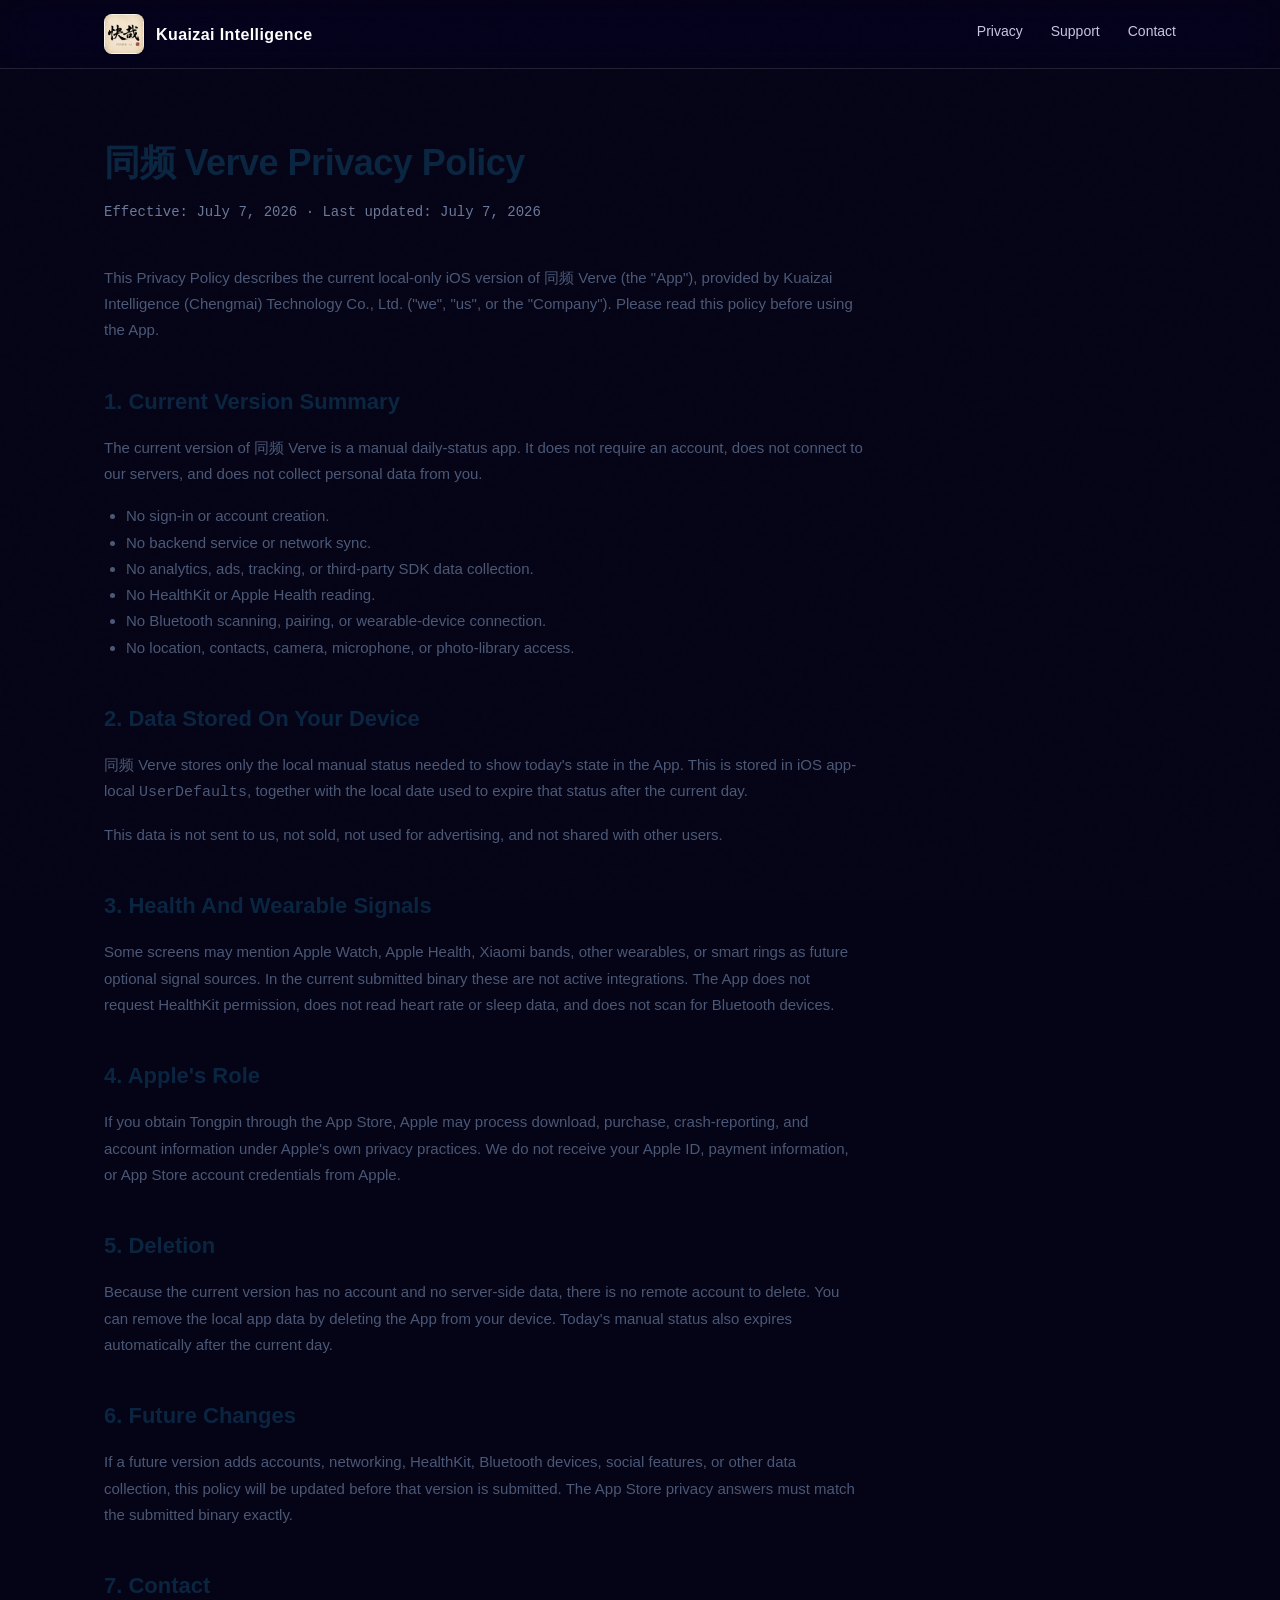
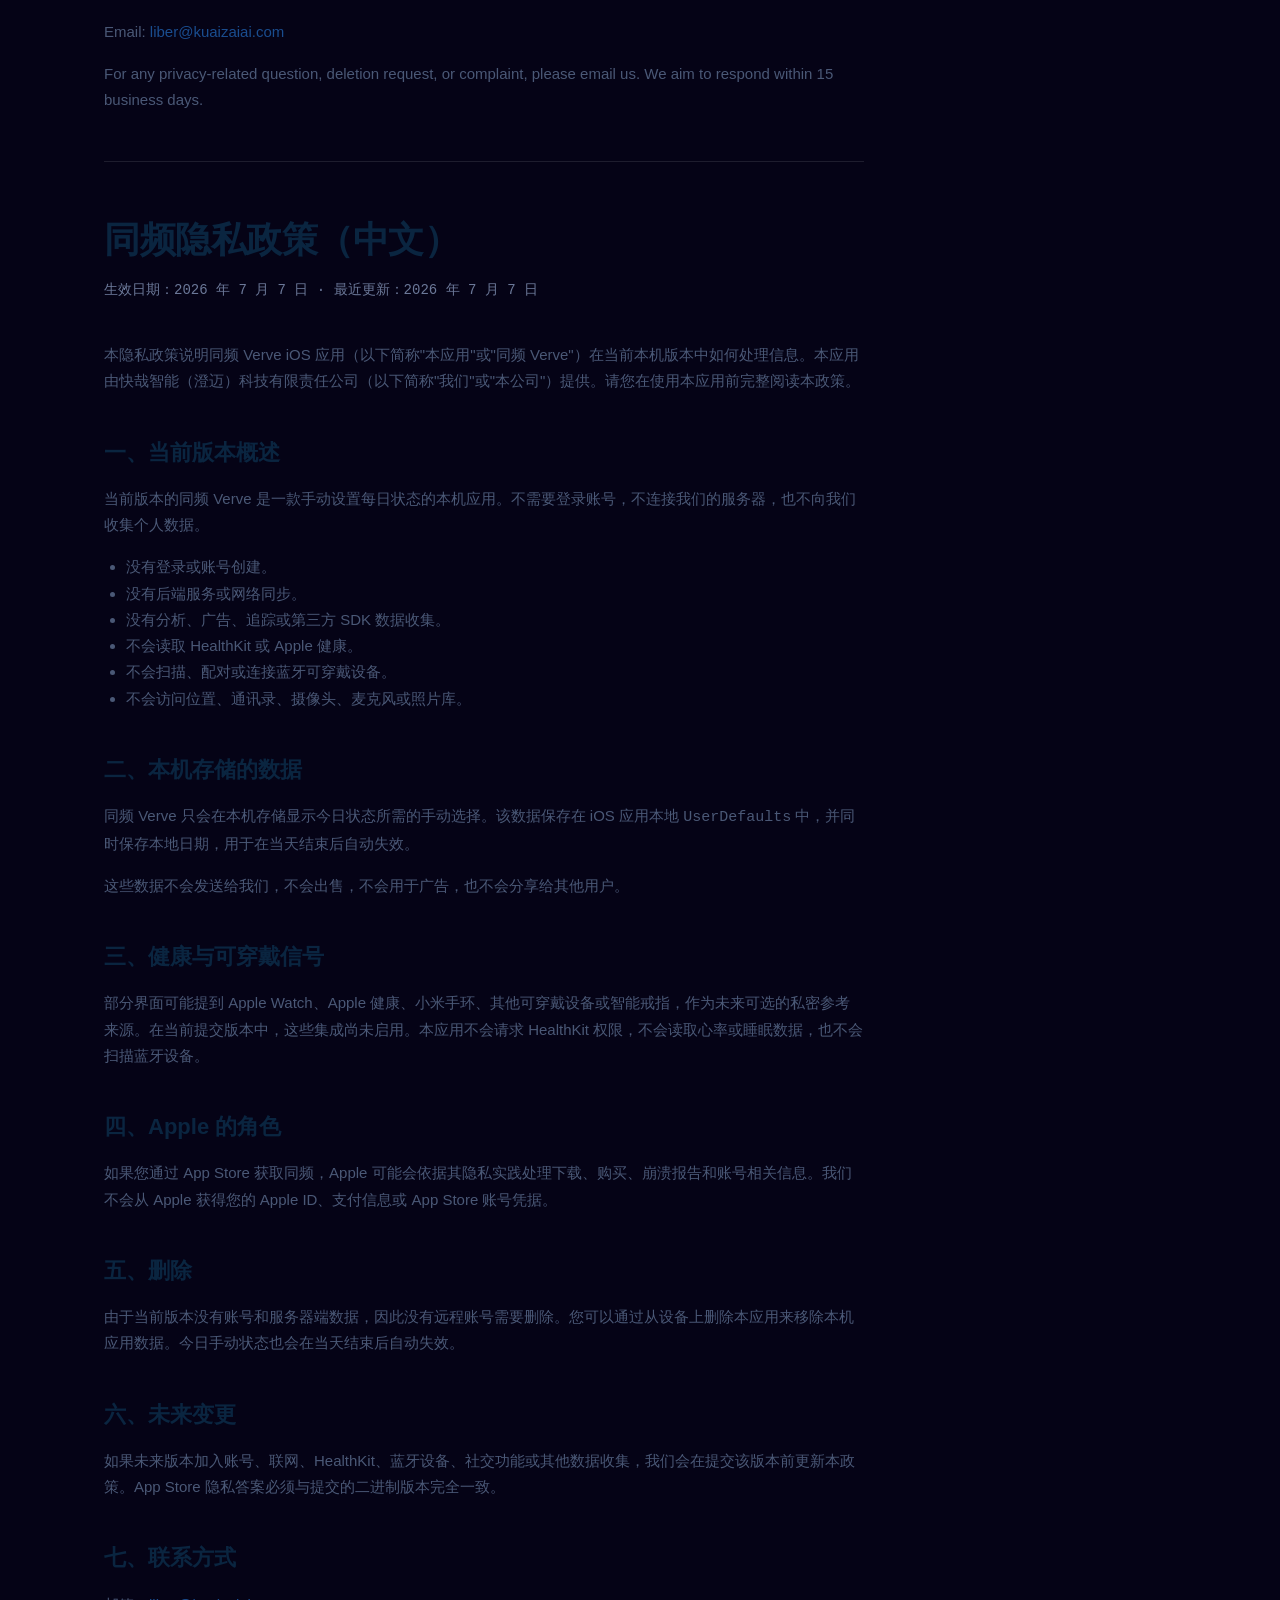
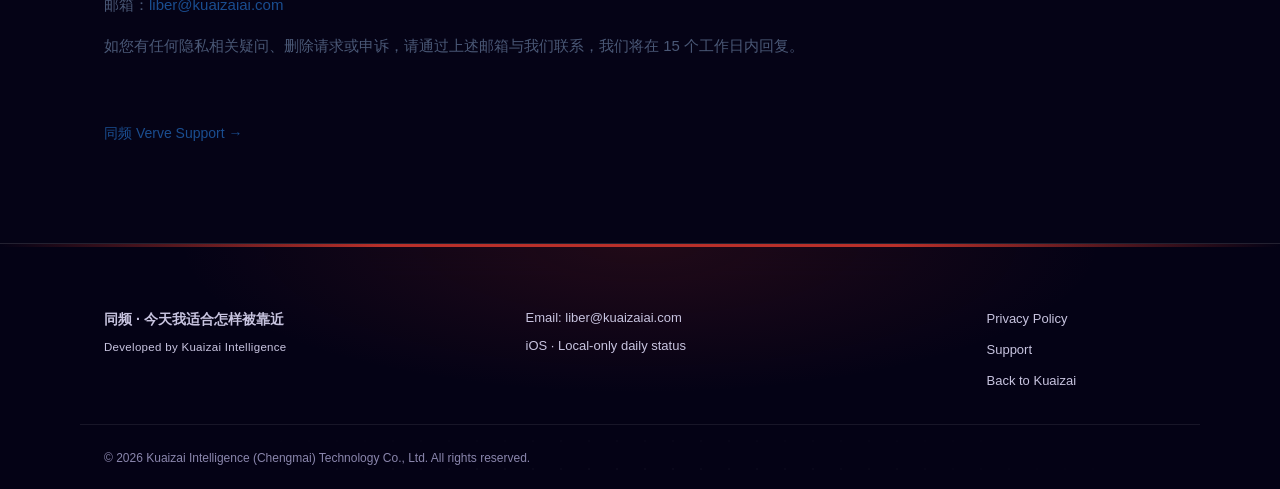
==== commit b50fe092: "Update Tongpin public pages for Verve brand" ====
--- a/tongpin/privacy/index.html
+++ b/tongpin/privacy/index.html
@@ -3,7 +3,7 @@
 <head>
     <meta charset="UTF-8">
     <meta name="viewport" content="width=device-width, initial-scale=1.0">
-    <title>Tongpin Privacy Policy — Kuaizai Intelligence</title>
+    <title>同频 Verve Privacy Policy — Kuaizai Intelligence</title>
     <link rel="icon" type="image/png" sizes="32x32" href="/assets/favicon-32.png">
     <link rel="icon" type="image/png" sizes="16x16" href="/assets/favicon-16.png">
     <link rel="apple-touch-icon" sizes="180x180" href="/assets/apple-touch-icon.png">
@@ -30,13 +30,13 @@
     <main class="legal-page">
         <div class="container">
             <div class="legal-content">
-                <h1>Tongpin Privacy Policy</h1>
+                <h1>同频 Verve Privacy Policy</h1>
                 <p class="legal-meta">Effective: July 7, 2026 · Last updated: July 7, 2026</p>
 
-                <p>This Privacy Policy describes the current local-only iOS version of Tongpin / 同频 (the "App"), provided by Kuaizai Intelligence (Chengmai) Technology Co., Ltd. ("we", "us", or the "Company"). Please read this policy before using the App.</p>
+                <p>This Privacy Policy describes the current local-only iOS version of 同频 Verve (the "App"), provided by Kuaizai Intelligence (Chengmai) Technology Co., Ltd. ("we", "us", or the "Company"). Please read this policy before using the App.</p>
 
                 <h2>1. Current Version Summary</h2>
-                <p>The current version of Tongpin is a manual daily-status app. It does not require an account, does not connect to our servers, and does not collect personal data from you.</p>
+                <p>The current version of 同频 Verve is a manual daily-status app. It does not require an account, does not connect to our servers, and does not collect personal data from you.</p>
                 <ul>
                     <li>No sign-in or account creation.</li>
                     <li>No backend service or network sync.</li>
@@ -47,7 +47,7 @@
                 </ul>
 
                 <h2>2. Data Stored On Your Device</h2>
-                <p>Tongpin stores only the local manual status needed to show today's state in the App. This is stored in iOS app-local <code>UserDefaults</code>, together with the local date used to expire that status after the current day.</p>
+                <p>同频 Verve stores only the local manual status needed to show today's state in the App. This is stored in iOS app-local <code>UserDefaults</code>, together with the local date used to expire that status after the current day.</p>
                 <p>This data is not sent to us, not sold, not used for advertising, and not shared with other users.</p>
 
                 <h2>3. Health And Wearable Signals</h2>
@@ -71,10 +71,10 @@
                 <h1>同频隐私政策（中文）</h1>
                 <p class="legal-meta">生效日期：2026 年 7 月 7 日 · 最近更新：2026 年 7 月 7 日</p>
 
-                <p>本隐私政策说明同频 iOS 应用（以下简称"本应用"或"同频"）在当前本机版本中如何处理信息。本应用由快哉智能（澄迈）科技有限责任公司（以下简称"我们"或"本公司"）提供。请您在使用本应用前完整阅读本政策。</p>
+                <p>本隐私政策说明同频 Verve iOS 应用（以下简称"本应用"或"同频 Verve"）在当前本机版本中如何处理信息。本应用由快哉智能（澄迈）科技有限责任公司（以下简称"我们"或"本公司"）提供。请您在使用本应用前完整阅读本政策。</p>
 
                 <h2>一、当前版本概述</h2>
-                <p>当前版本的同频是一款手动设置每日状态的本机应用。不需要登录账号，不连接我们的服务器，也不向我们收集个人数据。</p>
+                <p>当前版本的同频 Verve 是一款手动设置每日状态的本机应用。不需要登录账号，不连接我们的服务器，也不向我们收集个人数据。</p>
                 <ul>
                     <li>没有登录或账号创建。</li>
                     <li>没有后端服务或网络同步。</li>
@@ -85,7 +85,7 @@
                 </ul>
 
                 <h2>二、本机存储的数据</h2>
-                <p>同频只会在本机存储显示今日状态所需的手动选择。该数据保存在 iOS 应用本地 <code>UserDefaults</code> 中，并同时保存本地日期，用于在当天结束后自动失效。</p>
+                <p>同频 Verve 只会在本机存储显示今日状态所需的手动选择。该数据保存在 iOS 应用本地 <code>UserDefaults</code> 中，并同时保存本地日期，用于在当天结束后自动失效。</p>
                 <p>这些数据不会发送给我们，不会出售，不会用于广告，也不会分享给其他用户。</p>
 
                 <h2>三、健康与可穿戴信号</h2>
@@ -104,7 +104,7 @@
                 <p>邮箱：<a href="mailto:liber@kuaizaiai.com">liber@kuaizaiai.com</a></p>
                 <p>如您有任何隐私相关疑问、删除请求或申诉，请通过上述邮箱与我们联系，我们将在 15 个工作日内回复。</p>
 
-                <a href="/tongpin/support/" class="back-link">Tongpin Support →</a>
+                <a href="/tongpin/support/" class="back-link">同频 Verve Support →</a>
             </div>
         </div>
     </main>
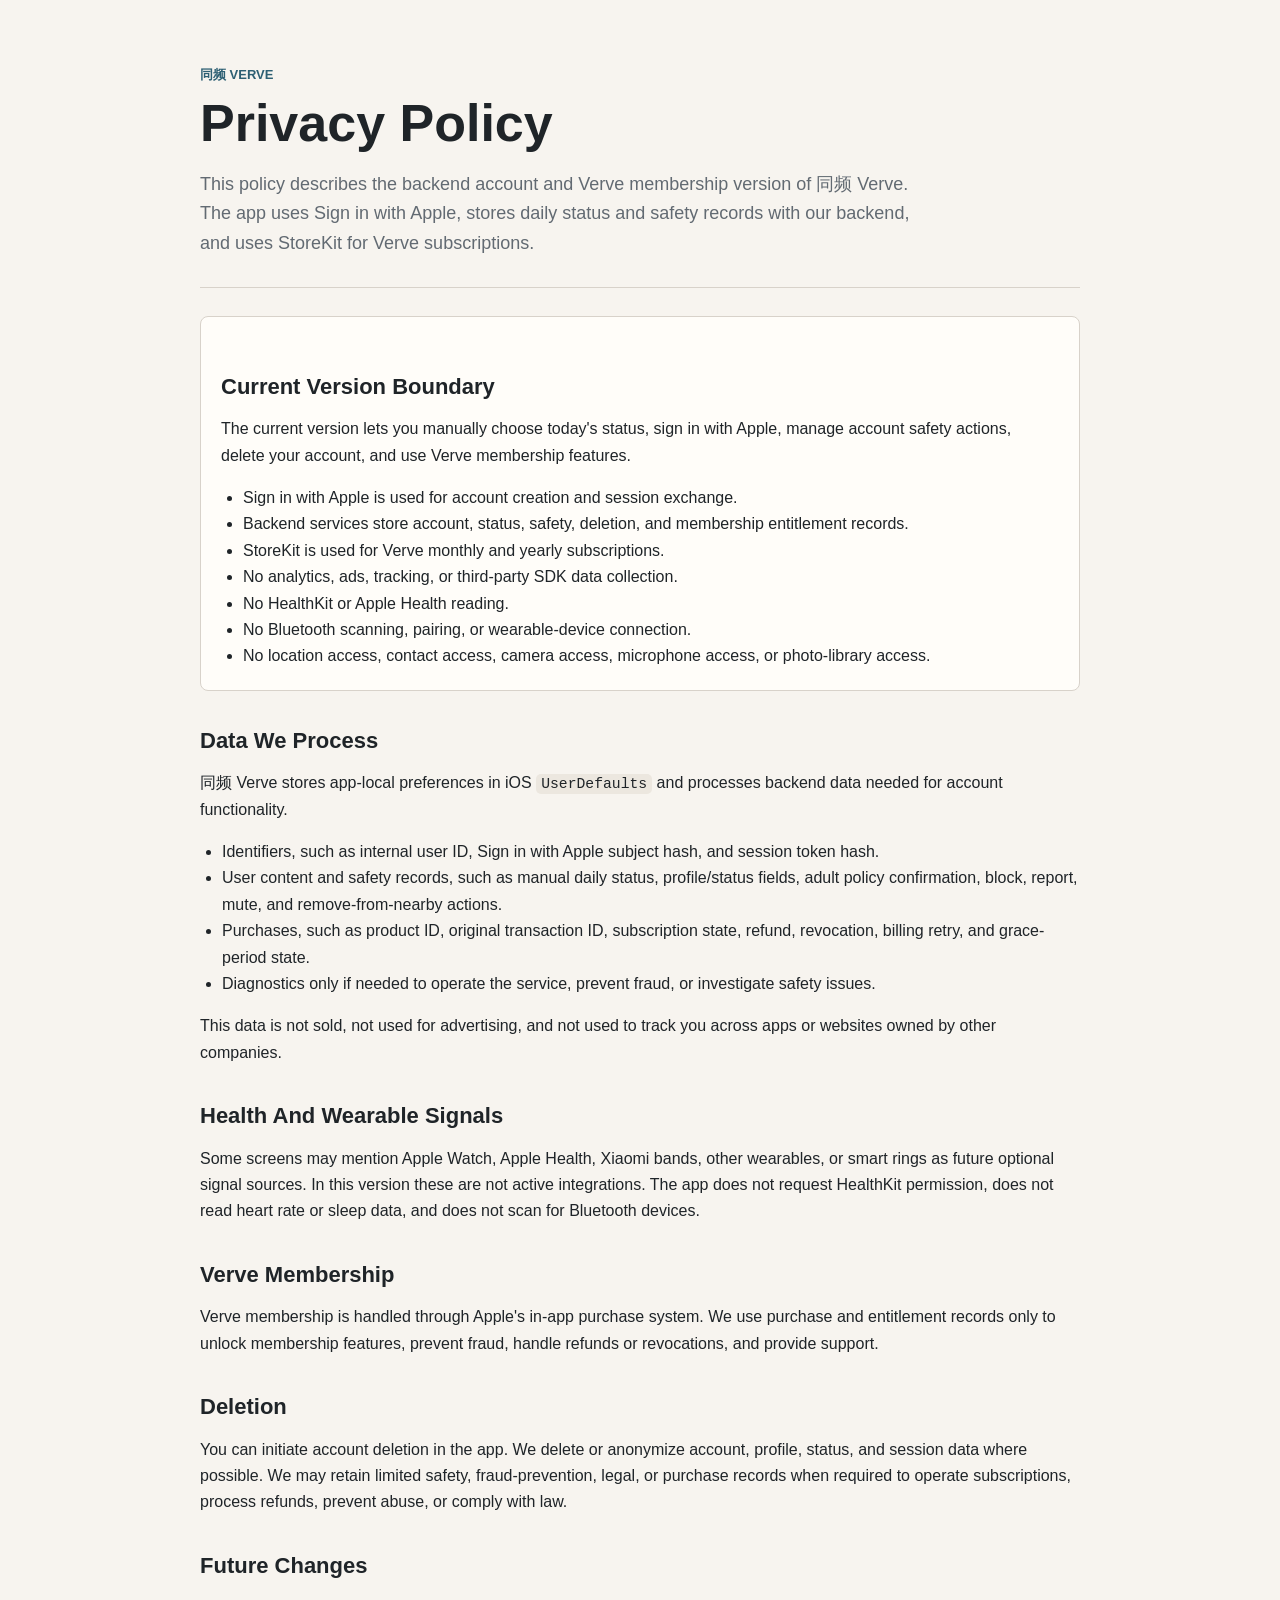
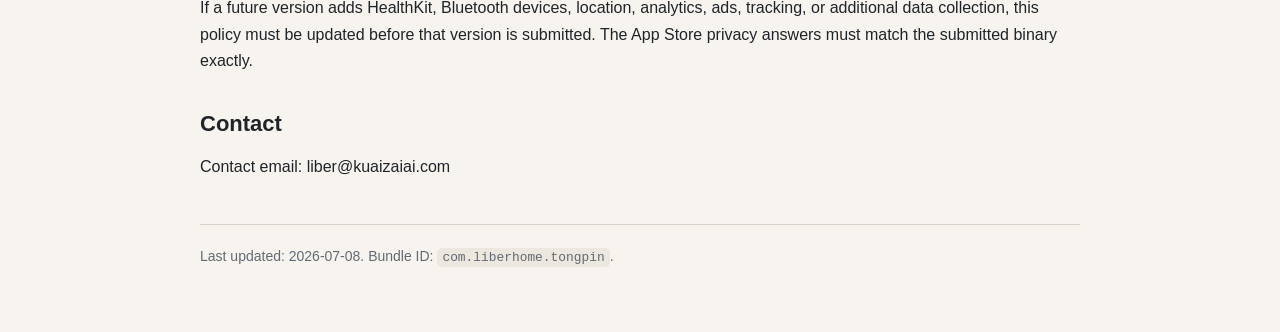
==== commit db4ea07a: "Update Tongpin Verve public policy pages" ====
--- a/tongpin/privacy/index.html
+++ b/tongpin/privacy/index.html
@@ -1,133 +1,213 @@
-<!DOCTYPE html>
-<html lang="en">
+<!doctype html>
+<html lang="zh-CN">
 <head>
-    <meta charset="UTF-8">
-    <meta name="viewport" content="width=device-width, initial-scale=1.0">
-    <title>同频 Verve Privacy Policy — Kuaizai Intelligence</title>
-    <link rel="icon" type="image/png" sizes="32x32" href="/assets/favicon-32.png">
-    <link rel="icon" type="image/png" sizes="16x16" href="/assets/favicon-16.png">
-    <link rel="apple-touch-icon" sizes="180x180" href="/assets/apple-touch-icon.png">
-    <link rel="stylesheet" href="/styles.css">
+  <meta charset="utf-8">
+  <meta name="viewport" content="width=device-width, initial-scale=1">
+  <title>同频 Verve Privacy Policy</title>
+  <style>
+    :root {
+      color-scheme: light;
+      --ink: #1f2428;
+      --muted: #626a72;
+      --line: #d8d2ca;
+      --paper: #f7f4ef;
+      --panel: #fffdf9;
+      --accent: #2d5f73;
+    }
+
+    * {
+      box-sizing: border-box;
+    }
+
+    body {
+      margin: 0;
+      background: var(--paper);
+      color: var(--ink);
+      font-family: -apple-system, BlinkMacSystemFont, "SF Pro Text", "PingFang SC", "Helvetica Neue", Arial, sans-serif;
+      line-height: 1.65;
+    }
+
+    main {
+      width: min(880px, calc(100% - 40px));
+      margin: 0 auto;
+      padding: 64px 0;
+    }
+
+    header {
+      padding-bottom: 28px;
+      border-bottom: 1px solid var(--line);
+    }
+
+    .eyebrow {
+      margin: 0 0 10px;
+      color: var(--accent);
+      font-size: 13px;
+      font-weight: 700;
+      letter-spacing: 0;
+      text-transform: uppercase;
+    }
+
+    h1 {
+      margin: 0;
+      font-size: clamp(32px, 6vw, 52px);
+      line-height: 1.08;
+      letter-spacing: 0;
+    }
+
+    h2 {
+      margin: 36px 0 10px;
+      font-size: 22px;
+      line-height: 1.25;
+      letter-spacing: 0;
+    }
+
+    p,
+    li {
+      font-size: 16px;
+    }
+
+    .summary {
+      margin: 18px 0 0;
+      max-width: 720px;
+      color: var(--muted);
+      font-size: 18px;
+    }
+
+    .panel {
+      margin: 28px 0;
+      padding: 20px;
+      border: 1px solid var(--line);
+      border-radius: 8px;
+      background: var(--panel);
+    }
+
+    ul {
+      margin: 10px 0 0;
+      padding-left: 22px;
+    }
+
+    code {
+      padding: 2px 5px;
+      border-radius: 5px;
+      background: #ece7df;
+      font-family: "SF Mono", Menlo, Consolas, monospace;
+      font-size: 0.92em;
+    }
+
+    footer {
+      margin-top: 44px;
+      padding-top: 20px;
+      border-top: 1px solid var(--line);
+      color: var(--muted);
+      font-size: 14px;
+    }
+
+    @media (max-width: 600px) {
+      main {
+        width: min(100% - 28px, 880px);
+        padding: 40px 0;
+      }
+    }
+  </style>
 </head>
 <body>
-    <header class="site-header">
-        <div class="container header-inner">
-            <a href="/index.html" class="brand">
-                <span class="brand-mark"><img src="/assets/logo-mark.png" alt="" width="36" height="36"></span>
-                <span class="brand-name">
-                    <span class="brand-cn">快哉智能</span>
-                    <span class="brand-en">Kuaizai Intelligence</span>
-                </span>
-            </a>
-            <nav class="site-nav">
-                <a href="/tongpin/privacy/">Privacy</a>
-                <a href="/tongpin/support/">Support</a>
-                <a href="/index.html#contact">Contact</a>
-            </nav>
-        </div>
+  <main>
+    <header>
+      <p class="eyebrow">同频 Verve</p>
+      <h1>Privacy Policy</h1>
+      <p class="summary">
+        This policy describes the backend account and Verve membership version of
+        同频 Verve. The app uses Sign in with Apple, stores daily status and safety
+        records with our backend, and uses StoreKit for Verve subscriptions.
+      </p>
     </header>
 
-    <main class="legal-page">
-        <div class="container">
-            <div class="legal-content">
-                <h1>同频 Verve Privacy Policy</h1>
-                <p class="legal-meta">Effective: July 7, 2026 · Last updated: July 7, 2026</p>
-
-                <p>This Privacy Policy describes the current local-only iOS version of 同频 Verve (the "App"), provided by Kuaizai Intelligence (Chengmai) Technology Co., Ltd. ("we", "us", or the "Company"). Please read this policy before using the App.</p>
-
-                <h2>1. Current Version Summary</h2>
-                <p>The current version of 同频 Verve is a manual daily-status app. It does not require an account, does not connect to our servers, and does not collect personal data from you.</p>
-                <ul>
-                    <li>No sign-in or account creation.</li>
-                    <li>No backend service or network sync.</li>
-                    <li>No analytics, ads, tracking, or third-party SDK data collection.</li>
-                    <li>No HealthKit or Apple Health reading.</li>
-                    <li>No Bluetooth scanning, pairing, or wearable-device connection.</li>
-                    <li>No location, contacts, camera, microphone, or photo-library access.</li>
-                </ul>
-
-                <h2>2. Data Stored On Your Device</h2>
-                <p>同频 Verve stores only the local manual status needed to show today's state in the App. This is stored in iOS app-local <code>UserDefaults</code>, together with the local date used to expire that status after the current day.</p>
-                <p>This data is not sent to us, not sold, not used for advertising, and not shared with other users.</p>
-
-                <h2>3. Health And Wearable Signals</h2>
-                <p>Some screens may mention Apple Watch, Apple Health, Xiaomi bands, other wearables, or smart rings as future optional signal sources. In the current submitted binary these are not active integrations. The App does not request HealthKit permission, does not read heart rate or sleep data, and does not scan for Bluetooth devices.</p>
-
-                <h2>4. Apple's Role</h2>
-                <p>If you obtain Tongpin through the App Store, Apple may process download, purchase, crash-reporting, and account information under Apple's own privacy practices. We do not receive your Apple ID, payment information, or App Store account credentials from Apple.</p>
-
-                <h2>5. Deletion</h2>
-                <p>Because the current version has no account and no server-side data, there is no remote account to delete. You can remove the local app data by deleting the App from your device. Today's manual status also expires automatically after the current day.</p>
-
-                <h2>6. Future Changes</h2>
-                <p>If a future version adds accounts, networking, HealthKit, Bluetooth devices, social features, or other data collection, this policy will be updated before that version is submitted. The App Store privacy answers must match the submitted binary exactly.</p>
-
-                <h2>7. Contact</h2>
-                <p>Email: <a href="mailto:liber@kuaizaiai.com">liber@kuaizaiai.com</a></p>
-                <p>For any privacy-related question, deletion request, or complaint, please email us. We aim to respond within 15 business days.</p>
-
-                <hr style="margin: 48px 0; border: 0; border-top: 1px solid rgba(255,255,255,0.1);">
-
-                <h1>同频隐私政策（中文）</h1>
-                <p class="legal-meta">生效日期：2026 年 7 月 7 日 · 最近更新：2026 年 7 月 7 日</p>
-
-                <p>本隐私政策说明同频 Verve iOS 应用（以下简称"本应用"或"同频 Verve"）在当前本机版本中如何处理信息。本应用由快哉智能（澄迈）科技有限责任公司（以下简称"我们"或"本公司"）提供。请您在使用本应用前完整阅读本政策。</p>
-
-                <h2>一、当前版本概述</h2>
-                <p>当前版本的同频 Verve 是一款手动设置每日状态的本机应用。不需要登录账号，不连接我们的服务器，也不向我们收集个人数据。</p>
-                <ul>
-                    <li>没有登录或账号创建。</li>
-                    <li>没有后端服务或网络同步。</li>
-                    <li>没有分析、广告、追踪或第三方 SDK 数据收集。</li>
-                    <li>不会读取 HealthKit 或 Apple 健康。</li>
-                    <li>不会扫描、配对或连接蓝牙可穿戴设备。</li>
-                    <li>不会访问位置、通讯录、摄像头、麦克风或照片库。</li>
-                </ul>
-
-                <h2>二、本机存储的数据</h2>
-                <p>同频 Verve 只会在本机存储显示今日状态所需的手动选择。该数据保存在 iOS 应用本地 <code>UserDefaults</code> 中，并同时保存本地日期，用于在当天结束后自动失效。</p>
-                <p>这些数据不会发送给我们，不会出售，不会用于广告，也不会分享给其他用户。</p>
-
-                <h2>三、健康与可穿戴信号</h2>
-                <p>部分界面可能提到 Apple Watch、Apple 健康、小米手环、其他可穿戴设备或智能戒指，作为未来可选的私密参考来源。在当前提交版本中，这些集成尚未启用。本应用不会请求 HealthKit 权限，不会读取心率或睡眠数据，也不会扫描蓝牙设备。</p>
-
-                <h2>四、Apple 的角色</h2>
-                <p>如果您通过 App Store 获取同频，Apple 可能会依据其隐私实践处理下载、购买、崩溃报告和账号相关信息。我们不会从 Apple 获得您的 Apple ID、支付信息或 App Store 账号凭据。</p>
-
-                <h2>五、删除</h2>
-                <p>由于当前版本没有账号和服务器端数据，因此没有远程账号需要删除。您可以通过从设备上删除本应用来移除本机应用数据。今日手动状态也会在当天结束后自动失效。</p>
-
-                <h2>六、未来变更</h2>
-                <p>如果未来版本加入账号、联网、HealthKit、蓝牙设备、社交功能或其他数据收集，我们会在提交该版本前更新本政策。App Store 隐私答案必须与提交的二进制版本完全一致。</p>
-
-                <h2>七、联系方式</h2>
-                <p>邮箱：<a href="mailto:liber@kuaizaiai.com">liber@kuaizaiai.com</a></p>
-                <p>如您有任何隐私相关疑问、删除请求或申诉，请通过上述邮箱与我们联系，我们将在 15 个工作日内回复。</p>
-
-                <a href="/tongpin/support/" class="back-link">同频 Verve Support →</a>
-            </div>
-        </div>
-    </main>
-
-    <footer class="site-footer">
-        <div class="container footer-inner">
-            <div class="footer-col footer-col-brand">
-                <p class="footer-brand-cn">同频 · 今天我适合怎样被靠近</p>
-                <p class="footer-brand-en">Developed by Kuaizai Intelligence</p>
-            </div>
-            <div class="footer-col">
-                <p>Email: liber@kuaizaiai.com</p>
-                <p>iOS · Local-only daily status</p>
-            </div>
-            <div class="footer-col footer-col-links">
-                <a href="/tongpin/privacy/">Privacy Policy</a>
-                <a href="/tongpin/support/">Support</a>
-                <a href="/index.html">Back to Kuaizai</a>
-            </div>
-        </div>
-        <div class="container footer-bottom">
-            <p>© 2026 Kuaizai Intelligence (Chengmai) Technology Co., Ltd. All rights reserved.</p>
-        </div>
+    <section class="panel" aria-labelledby="current-version">
+      <h2 id="current-version">Current Version Boundary</h2>
+      <p>
+        The current version lets you manually choose today's status, sign in with
+        Apple, manage account safety actions, delete your account, and use Verve
+        membership features.
+      </p>
+      <ul>
+        <li>Sign in with Apple is used for account creation and session exchange.</li>
+        <li>Backend services store account, status, safety, deletion, and membership entitlement records.</li>
+        <li>StoreKit is used for Verve monthly and yearly subscriptions.</li>
+        <li>No analytics, ads, tracking, or third-party SDK data collection.</li>
+        <li>No HealthKit or Apple Health reading.</li>
+        <li>No Bluetooth scanning, pairing, or wearable-device connection.</li>
+        <li>No location access, contact access, camera access, microphone access, or photo-library access.</li>
+      </ul>
+    </section>
+
+    <section aria-labelledby="stored-data">
+      <h2 id="stored-data">Data We Process</h2>
+      <p>
+        同频 Verve stores app-local preferences in iOS <code>UserDefaults</code> and
+        processes backend data needed for account functionality.
+      </p>
+      <ul>
+        <li>Identifiers, such as internal user ID, Sign in with Apple subject hash, and session token hash.</li>
+        <li>User content and safety records, such as manual daily status, profile/status fields, adult policy confirmation, block, report, mute, and remove-from-nearby actions.</li>
+        <li>Purchases, such as product ID, original transaction ID, subscription state, refund, revocation, billing retry, and grace-period state.</li>
+        <li>Diagnostics only if needed to operate the service, prevent fraud, or investigate safety issues.</li>
+      </ul>
+      <p>
+        This data is not sold, not used for advertising, and not used to track you
+        across apps or websites owned by other companies.
+      </p>
+    </section>
+
+    <section aria-labelledby="health-wearables">
+      <h2 id="health-wearables">Health And Wearable Signals</h2>
+      <p>
+        Some screens may mention Apple Watch, Apple Health, Xiaomi bands, other
+        wearables, or smart rings as future optional signal sources. In this version
+        these are not active integrations. The app does not request HealthKit
+        permission, does not read heart rate or sleep data, and does not scan for
+        Bluetooth devices.
+      </p>
+    </section>
+
+    <section aria-labelledby="membership">
+      <h2 id="membership">Verve Membership</h2>
+      <p>
+        Verve membership is handled through Apple's in-app purchase system. We use
+        purchase and entitlement records only to unlock membership features, prevent
+        fraud, handle refunds or revocations, and provide support.
+      </p>
+    </section>
+
+    <section aria-labelledby="deletion">
+      <h2 id="deletion">Deletion</h2>
+      <p>
+        You can initiate account deletion in the app. We delete or anonymize account,
+        profile, status, and session data where possible. We may retain limited
+        safety, fraud-prevention, legal, or purchase records when required to operate
+        subscriptions, process refunds, prevent abuse, or comply with law.
+      </p>
+    </section>
+
+    <section aria-labelledby="future-changes">
+      <h2 id="future-changes">Future Changes</h2>
+      <p>
+        If a future version adds HealthKit, Bluetooth devices, location, analytics,
+        ads, tracking, or additional data collection, this policy must be updated
+        before that version is submitted. The App Store privacy answers must match
+        the submitted binary exactly.
+      </p>
+    </section>
+
+    <section aria-labelledby="contact">
+      <h2 id="contact">Contact</h2>
+      <p>
+        Contact email: liber@kuaizaiai.com
+      </p>
+    </section>
+
+    <footer>
+      Last updated: 2026-07-08. Bundle ID: <code>com.liberhome.tongpin</code>.
     </footer>
+  </main>
 </body>
 </html>
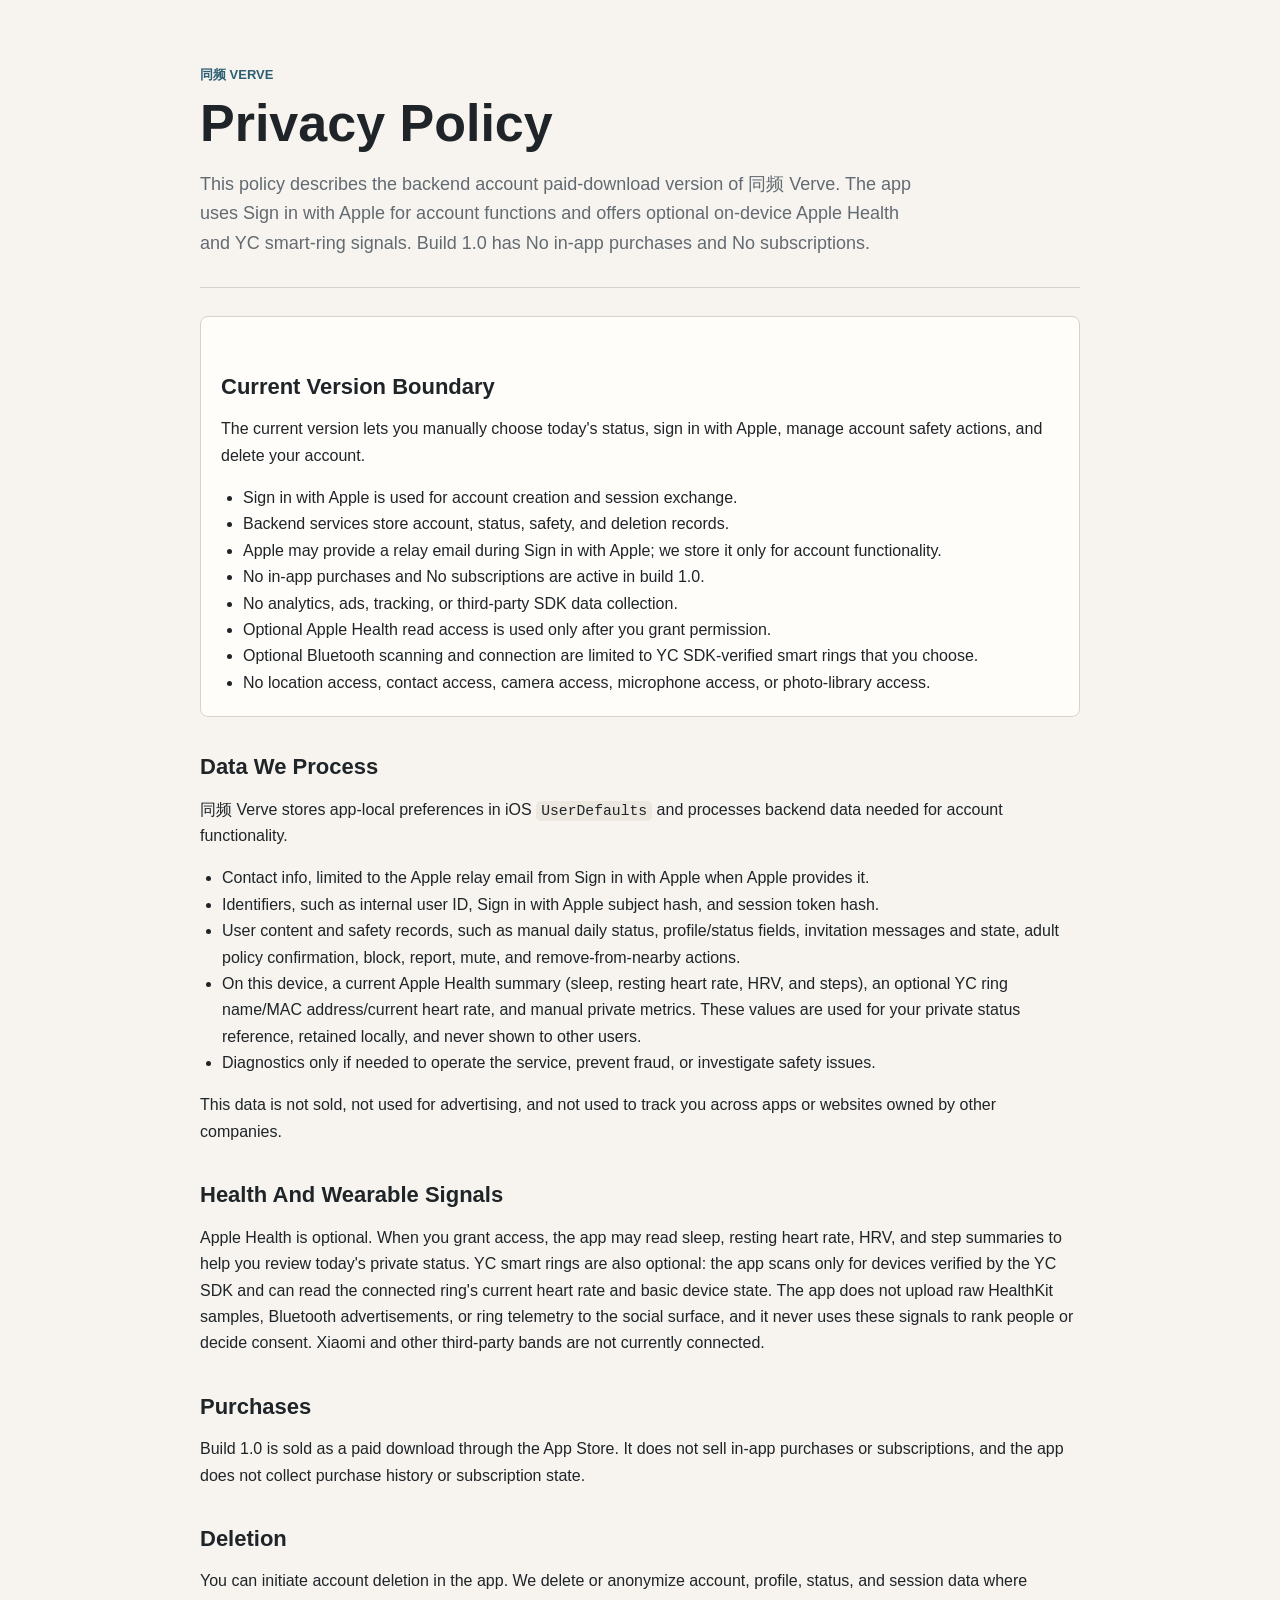
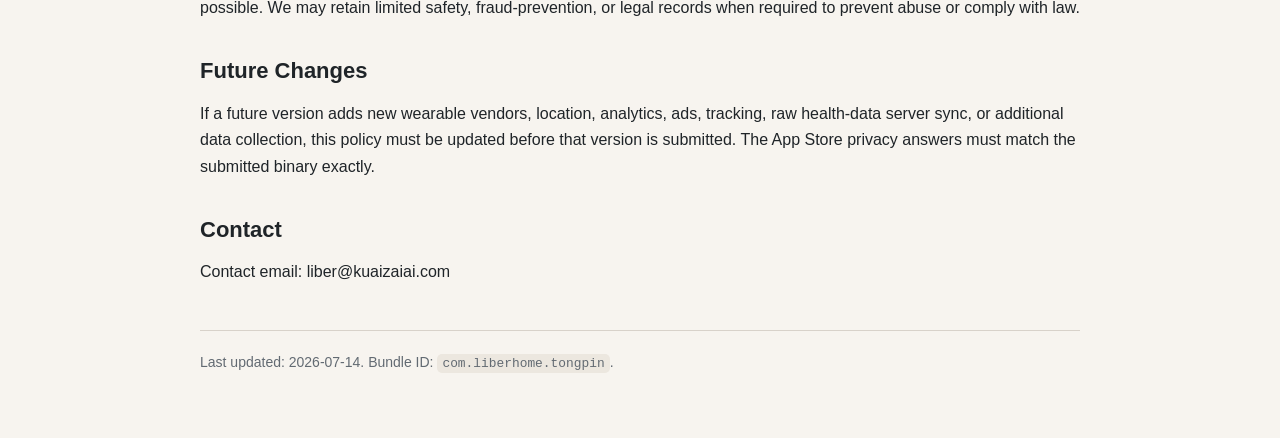
==== commit 5d0d27f5: "Update Tongpin public privacy and support pages" ====
--- a/tongpin/privacy/index.html
+++ b/tongpin/privacy/index.html
@@ -116,9 +116,10 @@
       <p class="eyebrow">同频 Verve</p>
       <h1>Privacy Policy</h1>
       <p class="summary">
-        This policy describes the backend account and Verve membership version of
-        同频 Verve. The app uses Sign in with Apple, stores daily status and safety
-        records with our backend, and uses StoreKit for Verve subscriptions.
+        This policy describes the backend account paid-download version of 同频
+        Verve. The app uses Sign in with Apple for account functions and offers
+        optional on-device Apple Health and YC smart-ring signals. Build 1.0 has
+        No in-app purchases and No subscriptions.
       </p>
     </header>
 
@@ -126,16 +127,16 @@
       <h2 id="current-version">Current Version Boundary</h2>
       <p>
         The current version lets you manually choose today's status, sign in with
-        Apple, manage account safety actions, delete your account, and use Verve
-        membership features.
+        Apple, manage account safety actions, and delete your account.
       </p>
       <ul>
         <li>Sign in with Apple is used for account creation and session exchange.</li>
-        <li>Backend services store account, status, safety, deletion, and membership entitlement records.</li>
-        <li>StoreKit is used for Verve monthly and yearly subscriptions.</li>
+        <li>Backend services store account, status, safety, and deletion records.</li>
+        <li>Apple may provide a relay email during Sign in with Apple; we store it only for account functionality.</li>
+        <li>No in-app purchases and No subscriptions are active in build 1.0.</li>
         <li>No analytics, ads, tracking, or third-party SDK data collection.</li>
-        <li>No HealthKit or Apple Health reading.</li>
-        <li>No Bluetooth scanning, pairing, or wearable-device connection.</li>
+        <li>Optional Apple Health read access is used only after you grant permission.</li>
+        <li>Optional Bluetooth scanning and connection are limited to YC SDK-verified smart rings that you choose.</li>
         <li>No location access, contact access, camera access, microphone access, or photo-library access.</li>
       </ul>
     </section>
@@ -147,9 +148,10 @@
         processes backend data needed for account functionality.
       </p>
       <ul>
+        <li>Contact info, limited to the Apple relay email from Sign in with Apple when Apple provides it.</li>
         <li>Identifiers, such as internal user ID, Sign in with Apple subject hash, and session token hash.</li>
-        <li>User content and safety records, such as manual daily status, profile/status fields, adult policy confirmation, block, report, mute, and remove-from-nearby actions.</li>
-        <li>Purchases, such as product ID, original transaction ID, subscription state, refund, revocation, billing retry, and grace-period state.</li>
+        <li>User content and safety records, such as manual daily status, profile/status fields, invitation messages and state, adult policy confirmation, block, report, mute, and remove-from-nearby actions.</li>
+        <li>On this device, a current Apple Health summary (sleep, resting heart rate, HRV, and steps), an optional YC ring name/MAC address/current heart rate, and manual private metrics. These values are used for your private status reference, retained locally, and never shown to other users.</li>
         <li>Diagnostics only if needed to operate the service, prevent fraud, or investigate safety issues.</li>
       </ul>
       <p>
@@ -161,20 +163,23 @@
     <section aria-labelledby="health-wearables">
       <h2 id="health-wearables">Health And Wearable Signals</h2>
       <p>
-        Some screens may mention Apple Watch, Apple Health, Xiaomi bands, other
-        wearables, or smart rings as future optional signal sources. In this version
-        these are not active integrations. The app does not request HealthKit
-        permission, does not read heart rate or sleep data, and does not scan for
-        Bluetooth devices.
-      </p>
-    </section>
-
-    <section aria-labelledby="membership">
-      <h2 id="membership">Verve Membership</h2>
-      <p>
-        Verve membership is handled through Apple's in-app purchase system. We use
-        purchase and entitlement records only to unlock membership features, prevent
-        fraud, handle refunds or revocations, and provide support.
+        Apple Health is optional. When you grant access, the app may read sleep,
+        resting heart rate, HRV, and step summaries to help you review today's
+        private status. YC smart rings are also optional: the app scans only for
+        devices verified by the YC SDK and can read the connected ring's current
+        heart rate and basic device state. The app does not upload raw HealthKit
+        samples, Bluetooth advertisements, or ring telemetry to the social
+        surface, and it never uses these signals to rank people or decide consent.
+        Xiaomi and other third-party bands are not currently connected.
+      </p>
+    </section>
+
+    <section aria-labelledby="purchases">
+      <h2 id="purchases">Purchases</h2>
+      <p>
+        Build 1.0 is sold as a paid download through the App Store. It does not
+        sell in-app purchases or subscriptions, and the app does not collect
+        purchase history or subscription state.
       </p>
     </section>
 
@@ -183,16 +188,16 @@
       <p>
         You can initiate account deletion in the app. We delete or anonymize account,
         profile, status, and session data where possible. We may retain limited
-        safety, fraud-prevention, legal, or purchase records when required to operate
-        subscriptions, process refunds, prevent abuse, or comply with law.
+        safety, fraud-prevention, or legal records when required to prevent abuse
+        or comply with law.
       </p>
     </section>
 
     <section aria-labelledby="future-changes">
       <h2 id="future-changes">Future Changes</h2>
       <p>
-        If a future version adds HealthKit, Bluetooth devices, location, analytics,
-        ads, tracking, or additional data collection, this policy must be updated
+        If a future version adds new wearable vendors, location, analytics, ads,
+        tracking, raw health-data server sync, or additional data collection, this policy must be updated
         before that version is submitted. The App Store privacy answers must match
         the submitted binary exactly.
       </p>
@@ -206,7 +211,7 @@
     </section>
 
     <footer>
-      Last updated: 2026-07-08. Bundle ID: <code>com.liberhome.tongpin</code>.
+      Last updated: 2026-07-14. Bundle ID: <code>com.liberhome.tongpin</code>.
     </footer>
   </main>
 </body>
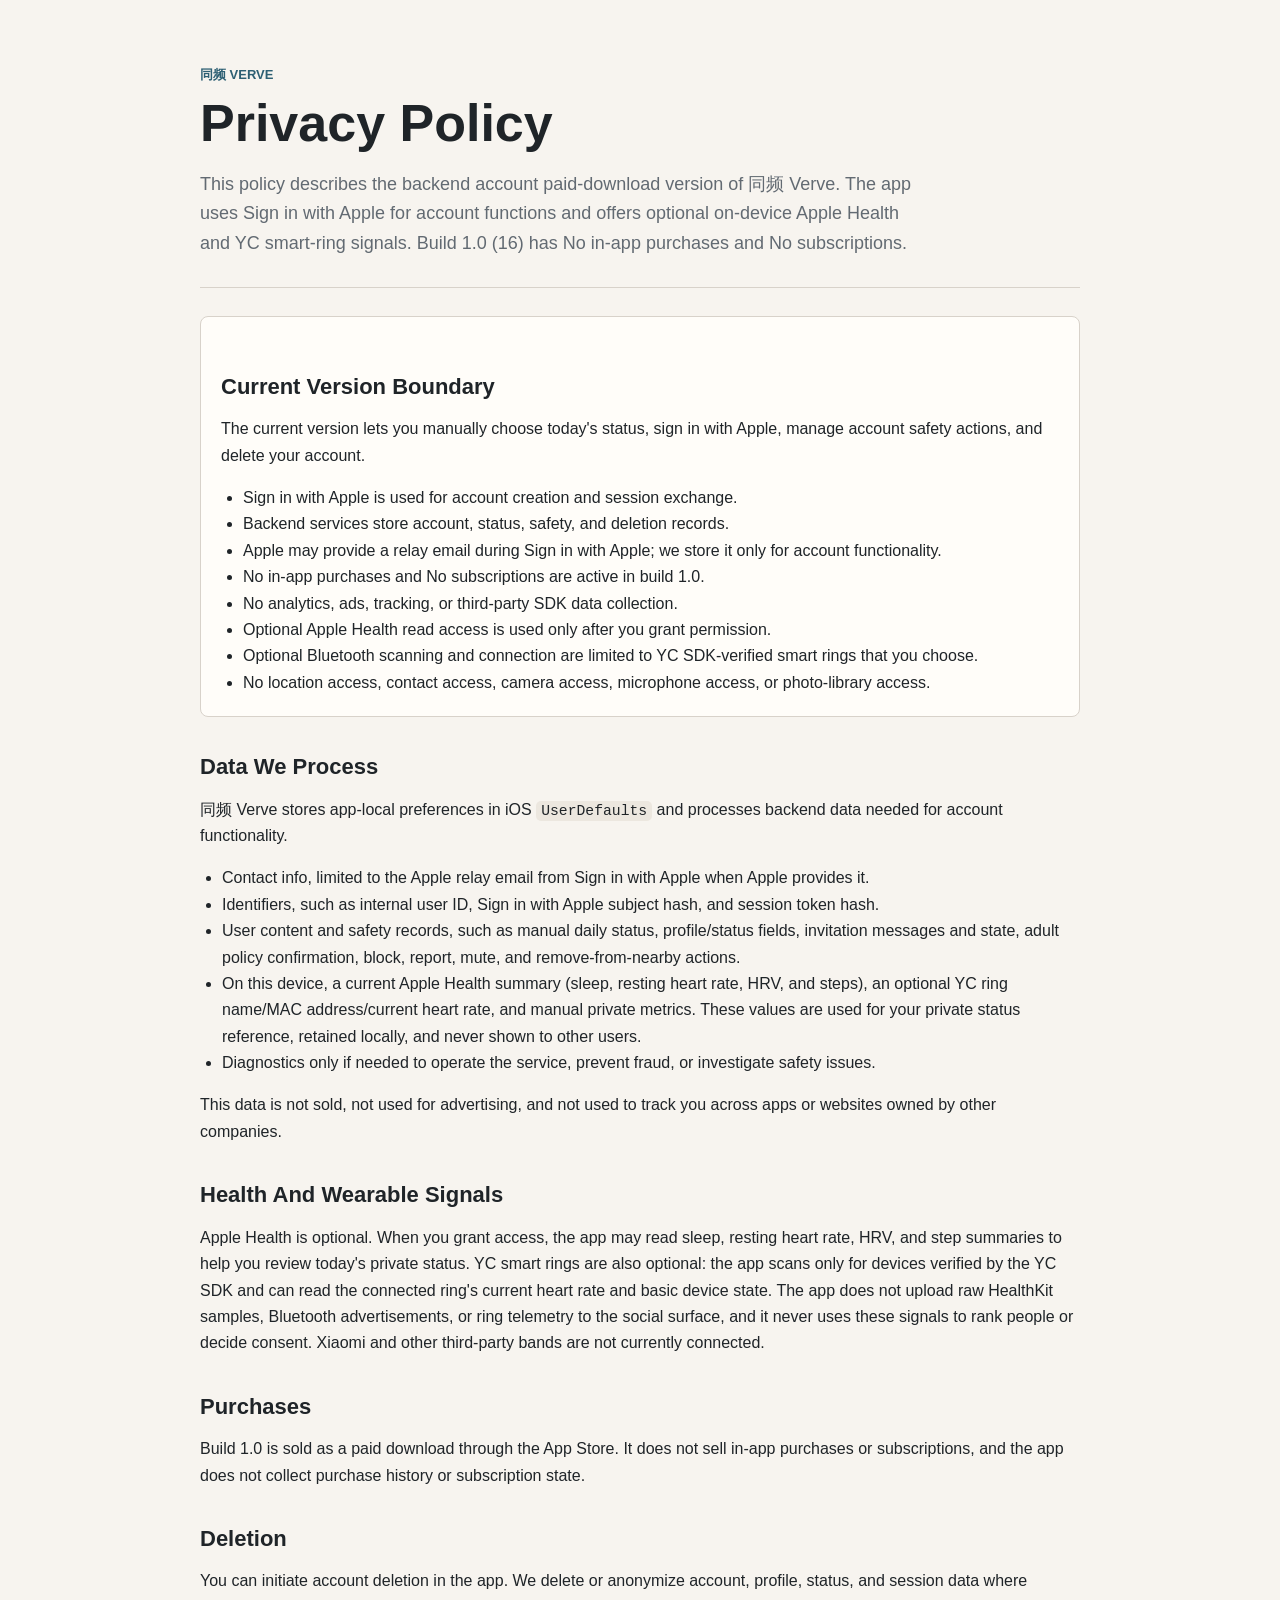
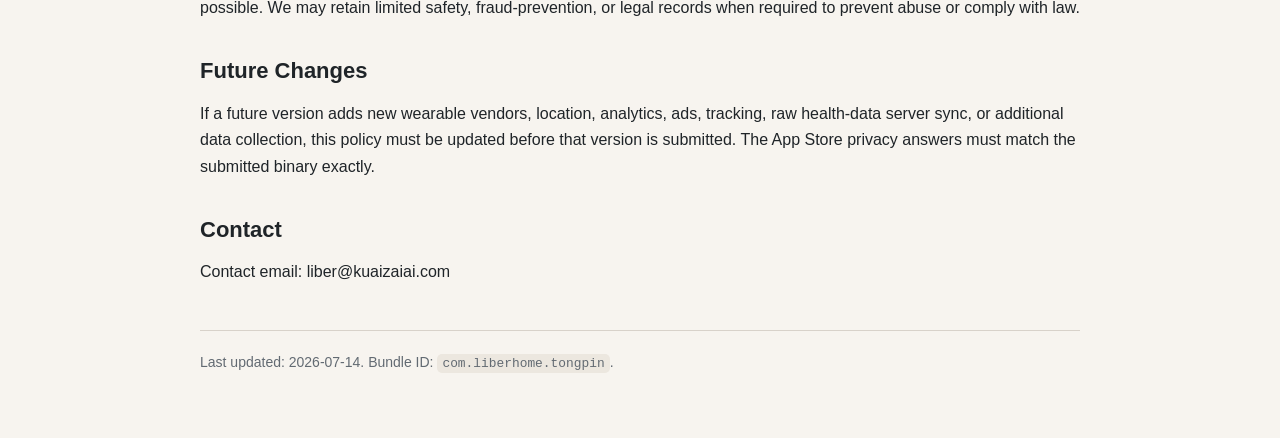
==== commit 4129d965: "Update Tongpin support to build 16" ====
--- a/tongpin/privacy/index.html
+++ b/tongpin/privacy/index.html
@@ -118,7 +118,7 @@
       <p class="summary">
         This policy describes the backend account paid-download version of 同频
         Verve. The app uses Sign in with Apple for account functions and offers
-        optional on-device Apple Health and YC smart-ring signals. Build 1.0 has
+        optional on-device Apple Health and YC smart-ring signals. Build 1.0 (16) has
         No in-app purchases and No subscriptions.
       </p>
     </header>
